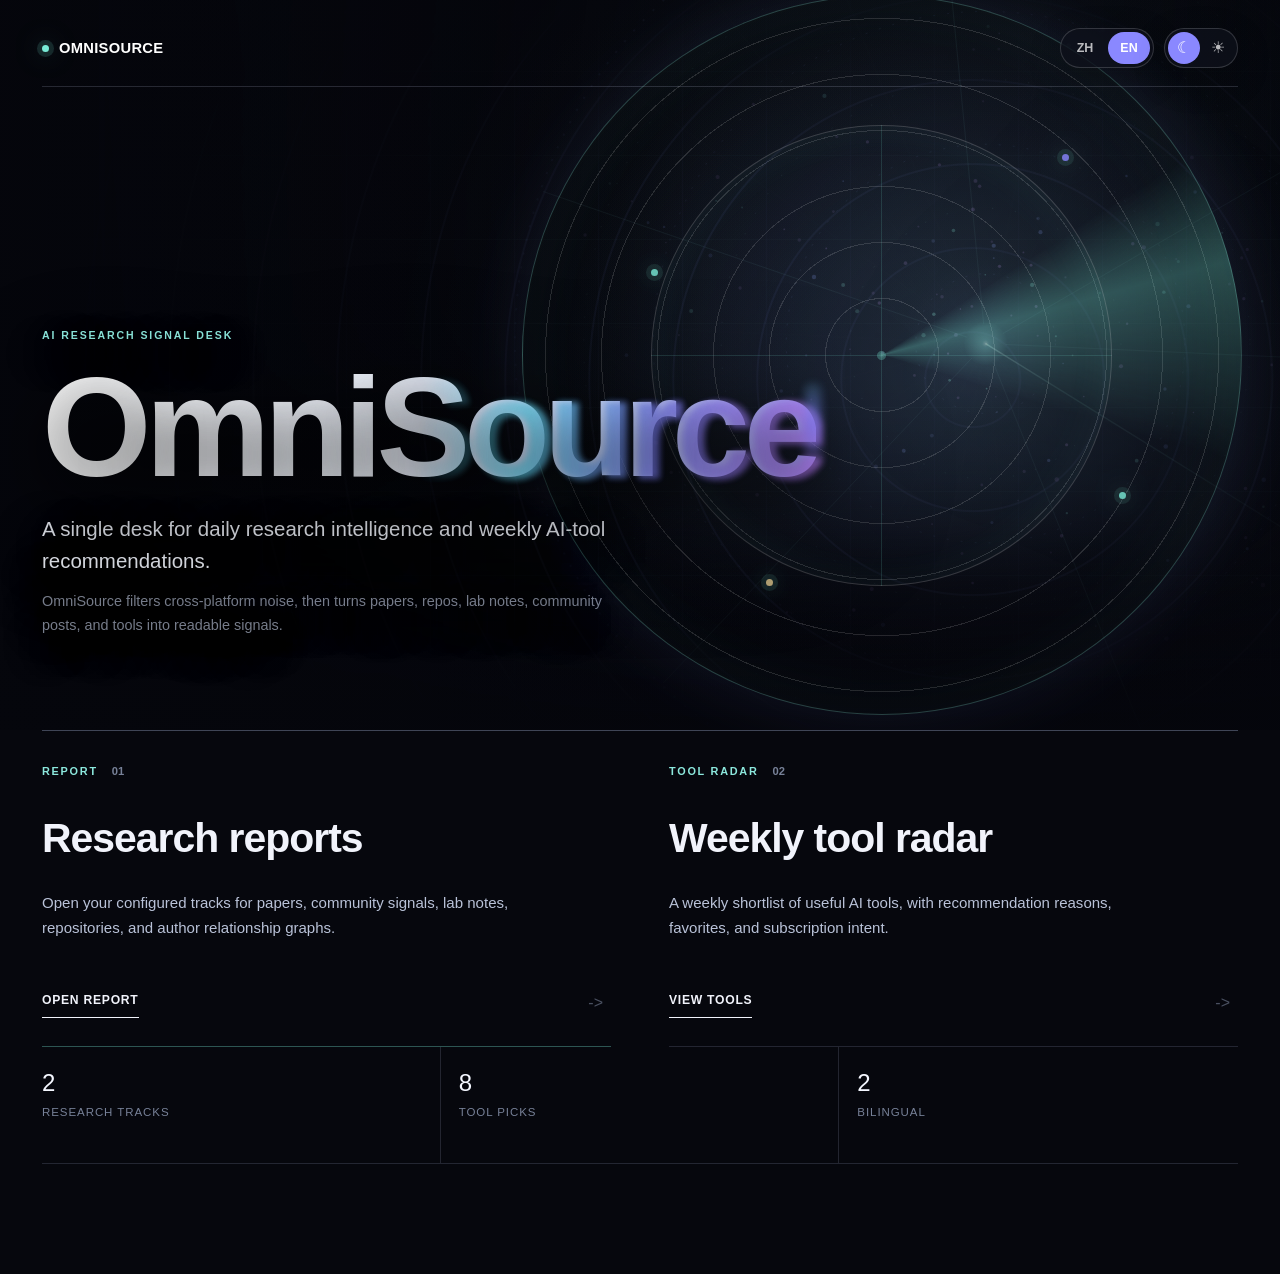
==== en/index.html @ 8cc60906 "deploy: lang-jiaqi/OmniSource@10c9892b37ea957aff29c2dcee628ff6deb924d2" ====
<!doctype html>
<html lang="en"><head><meta charset="utf-8">
<meta name="viewport" content="width=device-width, initial-scale=1">
<title>OmniSource</title>
<link rel="stylesheet" href="../theme.css">
<script>
  (() => {
    if (location.hash && location.hash.length > 1) {
      document.documentElement.dataset.redirecting = "true";
      location.replace("report.html" + location.hash);
      return;
    }
    const saved = localStorage.getItem("omnisource-theme");
    document.documentElement.dataset.theme = saved || "dark";
  })();
</script>
<style>
  :root {
    --bg:#05070d; --panel:rgba(14,18,31,.82); --fg:#f4f7ff; --muted:#9ba6bd; --body:#d6deef;
    --accent:#79ead6; --accent-2:#8a88ff; --warm:#dcc58c; --border:rgba(255,255,255,.12);
    --soft-border:rgba(255,255,255,.18); --ink:#0d1018; --button:#f3f5fb; --button-fg:#0d1018;
    --glass:rgba(9,13,26,.68); --shadow:0 24px 90px rgba(0,0,0,.35); --bg-mid:#080b13;
  }
  :root[data-theme="light"] {
    --bg:#f6f8fc; --panel:rgba(255,255,255,.86); --fg:#171821; --muted:#667085; --body:#303545;
    --accent:#147c71; --accent-2:#4257c9; --warm:#946a1f; --border:rgba(25,32,48,.12);
    --soft-border:rgba(25,32,48,.18); --ink:#ffffff; --button:#171821; --button-fg:#ffffff;
    --glass:rgba(255,255,255,.74); --shadow:0 22px 70px rgba(23,24,33,.12); --bg-mid:#eef2f8;
  }
  * { box-sizing:border-box; }
  html[data-redirecting="true"] body { display:none; }
  body { margin:0; background:
      linear-gradient(180deg, var(--bg) 0%, var(--bg-mid) 48%, var(--bg) 100%);
    color:var(--fg);
    font:16px/1.55 -apple-system,BlinkMacSystemFont,"Segoe UI",Roboto,sans-serif; }
  a { color:inherit; text-decoration:none; }
  button { font:inherit; }
  .home-hero { position:relative; min-height:560px; overflow:hidden;
    background:
      radial-gradient(circle at 76% 32%, rgba(138,136,255,.34), transparent 34%),
      radial-gradient(circle at 84% 70%, rgba(121,234,214,.22), transparent 28%),
      linear-gradient(135deg, #050714 0%, #101735 52%, #06131d 100%);
    border-bottom:1px solid var(--border); box-shadow:inset 0 -150px 120px var(--bg); }
  .home-hero::before { content:""; position:absolute; inset:0; pointer-events:none;
    background:
      linear-gradient(rgba(255,255,255,.07) 1px, transparent 1px),
      linear-gradient(90deg, rgba(121,234,214,.06) 1px, transparent 1px);
    background-size:38px 38px; opacity:.43; mask-image:linear-gradient(to bottom, rgba(0,0,0,.96), transparent 92%); }
  .home-hero::after { content:""; position:absolute; inset:0; pointer-events:none;
    background:
      linear-gradient(115deg, transparent 0%, rgba(121,234,214,.10) 38%, transparent 56%),
      linear-gradient(100deg, rgba(5,7,16,.95) 0%, rgba(5,7,16,.64) 52%, rgba(5,7,16,.82) 100%),
      linear-gradient(180deg, transparent 0%, rgba(5,7,13,.72) 100%); }
  .hero-network { position:absolute; inset:0; width:100%; height:100%; display:block; z-index:0; }
  .home-hero-inner { position:relative; z-index:2; max-width:1180px; margin:0 auto; min-height:560px;
    padding:24px 20px 118px; display:flex; flex-direction:column; justify-content:space-between; }
  .topline { display:flex; align-items:center; justify-content:space-between; gap:16px; }
  .brand-mark { display:inline-flex; align-items:center; gap:10px; min-height:38px; padding:0 14px;
    border:1px solid rgba(255,255,255,.15); border-radius:999px; background:rgba(8,10,20,.5);
    color:#fff; font-weight:900; letter-spacing:0; box-shadow:0 14px 42px rgba(0,0,0,.2); }
  .brand-dot { width:10px; height:10px; border-radius:50%; background:var(--accent);
    box-shadow:0 0 0 5px rgba(121,234,214,.14), 0 0 26px rgba(121,234,214,.55); }
  .top-actions { display:flex; align-items:center; gap:10px; flex-wrap:wrap; }
  .lang-switch, .theme-switch { display:inline-flex; align-items:center; gap:2px; padding:3px;
    background:rgba(15,17,28,.78); border:1px solid rgba(255,255,255,.16); border-radius:999px;
    box-shadow:0 12px 34px rgba(0,0,0,.22); }
  .lang-option { display:grid; place-items:center; min-width:42px; height:32px; border-radius:999px;
    padding:0 .75rem; color:rgba(255,255,255,.72); font-size:.78rem; font-weight:800; line-height:1; }
  .lang-option.active { background:var(--accent-2); color:#fff; }
  .theme-option { appearance:none; display:grid; place-items:center; width:32px; height:32px; border:0;
    border-radius:999px; padding:0; background:transparent; color:rgba(255,255,255,.72);
    font-size:1rem; line-height:1; cursor:pointer; }
  .theme-option.active { background:var(--accent-2); color:#fff; }
  .topline, .hero-copy { position:relative; z-index:3; }
  .hero-copy { max-width:900px; color:#fff; text-shadow:0 18px 64px rgba(0,0,0,.5); }
  .eyebrow { display:inline-flex; align-items:center; min-height:28px; padding:0 10px;
    border:1px solid rgba(121,234,214,.32); border-radius:999px; color:#c8fff7;
    background:rgba(121,234,214,.08); font-size:.74rem; font-weight:900; letter-spacing:.08em;
    text-transform:uppercase; }
  h1 { position:relative; display:inline-block; margin:14px 0 0;
    font-size:clamp(3.8rem, 8vw, 7.4rem); line-height:.88; letter-spacing:0;
    color:transparent;
    background:linear-gradient(92deg, #ffffff 0%, #f1f6ff 46%, #c7d8ff 72%, #a99cff 100%);
    -webkit-background-clip:text; background-clip:text;
    filter:drop-shadow(0 18px 46px rgba(0,0,0,.32)); isolation:isolate; }
  h1::before { content:attr(data-title); position:absolute; inset:0; z-index:-1;
    color:transparent; background:linear-gradient(96deg, transparent 0 48%, rgba(104,225,255,.98) 62%, rgba(129,132,255,.96) 78%, rgba(195,126,255,.82) 100%);
    -webkit-background-clip:text; background-clip:text; -webkit-text-stroke:2px transparent;
    transform:translate(6px, 2px); filter:blur(3px); opacity:.8; pointer-events:none; }
  h1::after { content:""; position:absolute; right:-.04em; top:12%; width:.12em; height:72%; z-index:-1;
    border-radius:999px; background:linear-gradient(180deg, rgba(111,226,255,.2), rgba(126,128,255,.78), rgba(195,129,255,.22));
    filter:blur(5px); opacity:.82; pointer-events:none; }
  .hero-lead { max-width:780px; margin:20px 0 0; color:rgba(255,255,255,.9);
    font-size:clamp(1.08rem, 2vw, 1.42rem); line-height:1.46; }
  .hero-subcopy { max-width:720px; margin:10px 0 0; color:rgba(224,232,250,.72);
    font-size:1rem; line-height:1.6; }
  .hero-instrument { position:absolute; right:18px; bottom:64px; z-index:1; width:min(430px, 42vw);
    aspect-ratio:1; border-radius:50%; opacity:.96; filter:drop-shadow(0 28px 80px rgba(0,0,0,.36)); }
  .hero-instrument::before { content:""; position:absolute; inset:0; border-radius:50%;
    background:
      conic-gradient(from 208deg, transparent 0 58%, rgba(121,234,214,.34) 63%, transparent 72%),
      radial-gradient(circle, rgba(121,234,214,.18) 0 2px, transparent 3px),
      repeating-radial-gradient(circle, rgba(255,255,255,.16) 0 1px, transparent 1px 56px);
    border:1px solid rgba(121,234,214,.2); animation:radarSpin 13s linear infinite; }
  .hero-instrument::after { content:""; position:absolute; inset:18%; border-radius:50%;
    background:radial-gradient(circle, rgba(121,234,214,.36) 0 4px, transparent 5px),
      linear-gradient(90deg, transparent calc(50% - .5px), rgba(121,234,214,.18) 50%, transparent calc(50% + .5px)),
      linear-gradient(0deg, transparent calc(50% - .5px), rgba(121,234,214,.18) 50%, transparent calc(50% + .5px));
    border:1px solid rgba(255,255,255,.16); box-shadow:inset 0 0 42px rgba(121,234,214,.08); }
  .radar-node { position:absolute; width:7px; height:7px; border-radius:50%; background:var(--accent);
    box-shadow:0 0 0 5px rgba(121,234,214,.12), 0 0 22px rgba(121,234,214,.64); }
  .radar-node:nth-child(1) { left:18%; top:38%; }
  .radar-node:nth-child(2) { right:24%; top:22%; background:var(--accent-2); }
  .radar-node:nth-child(3) { right:16%; bottom:30%; }
  .radar-node:nth-child(4) { left:34%; bottom:18%; background:var(--warm); }
  @keyframes radarSpin { to { transform:rotate(360deg); } }
  .home-shell { max-width:1180px; margin:-72px auto 0; padding:0 20px 80px; position:relative; z-index:3; }
  .entry-grid { display:grid; grid-template-columns:repeat(2, minmax(0, 1fr)); gap:14px; align-items:stretch; }
  .entry-card { position:relative; min-height:242px; border:1px solid var(--border); border-radius:8px;
    background:var(--glass); padding:22px; box-shadow:var(--shadow); overflow:hidden;
    backdrop-filter:blur(18px); display:flex; flex-direction:column; gap:16px;
    transition:transform .18s ease, border-color .18s ease, background .18s ease; }
  .entry-card::before { content:""; position:absolute; inset:0 0 auto; height:3px;
    background:linear-gradient(90deg, var(--accent), var(--accent-2), var(--warm)); opacity:.88; }
  .entry-card:hover { transform:translateY(-2px); border-color:rgba(121,234,214,.42); }
  .entry-card.primary { border-color:rgba(121,234,214,.34); }
  .entry-kicker { display:flex; align-items:center; justify-content:space-between; gap:12px;
    color:var(--accent); font-size:.74rem; font-weight:900; letter-spacing:.08em; text-transform:uppercase; }
  .entry-kicker::after { content:attr(data-index); color:var(--muted); font-size:.8rem; letter-spacing:0; }
  .entry-card h2 { margin:0; font-size:1.62rem; line-height:1.12; letter-spacing:0; }
  .entry-card p { margin:0; color:var(--body); font-size:1rem; line-height:1.62; }
  .entry-card footer { margin-top:auto; display:flex; align-items:center; justify-content:space-between; gap:12px; }
  .entry-link { display:inline-flex; align-items:center; justify-content:center; min-height:40px; padding:0 15px;
    border-radius:999px; border:1px solid transparent; background:var(--button); color:var(--button-fg); font-weight:900; }
  .entry-link.secondary { background:transparent; color:var(--fg); border:1px solid var(--soft-border); }
  .metric-row { display:grid; grid-template-columns:repeat(3, minmax(0, 1fr)); gap:10px; margin-top:12px; }
  .metric { border:1px solid var(--border); border-radius:8px; background:var(--panel); padding:15px 16px;
    backdrop-filter:blur(14px); }
  .metric strong { display:block; font-size:1.68rem; line-height:1; color:var(--fg); }
  .metric span { display:block; margin-top:7px; color:var(--muted); font-size:.82rem; }
  @media (max-width:800px) {
    .home-hero, .home-hero-inner { min-height:520px; }
    .topline { align-items:flex-start; flex-direction:column; }
    h1 { font-size:clamp(3.1rem, 18vw, 4.6rem); }
    .hero-instrument { width:330px; right:-118px; bottom:76px; opacity:.48; }
    .entry-grid, .metric-row { grid-template-columns:1fr; }
    .home-shell { margin-top:-54px; }
  }
</style><link rel="stylesheet" href="../theme.css"></head>
<body>
<header class="home-hero">
  <canvas class="hero-network" id="heroNetwork" aria-hidden="true"></canvas>
  <div class="home-hero-inner">
    <div class="topline">
      <div class="brand-mark"><span class="brand-dot" aria-hidden="true"></span><span>OmniSource</span></div>
      <div class="top-actions">
        <div class="lang-switch" aria-label="Language"><a class="lang-option" href="../" hreflang="zh">ZH</a><a class="lang-option active" href="./" hreflang="en">EN</a></div>
        <div class="theme-switch" role="group" aria-label="Theme">
          <button class="theme-option" type="button" data-theme-choice="dark" aria-label="Dark theme" title="Dark theme"><span aria-hidden="true">☾</span></button>
          <button class="theme-option" type="button" data-theme-choice="light" aria-label="Light theme" title="Light theme"><span aria-hidden="true">☀</span></button>
        </div>
      </div>
    </div>
    <div class="hero-copy">
      <div class="eyebrow">AI research signal desk</div>
      <h1 data-title="OmniSource">OmniSource</h1>
      <p class="hero-lead">A single desk for daily research intelligence and weekly AI-tool recommendations.</p>
      <p class="hero-subcopy">OmniSource filters cross-platform noise, then turns papers, repos, lab notes, community posts, and tools into readable signals.</p>
    </div>
    <div class="hero-instrument" aria-hidden="true">
      <span class="radar-node"></span>
      <span class="radar-node"></span>
      <span class="radar-node"></span>
      <span class="radar-node"></span>
    </div>
  </div>
</header>
<main class="home-shell">
  <section class="entry-grid" aria-label="OmniSource entry points">
    <article class="entry-card primary">
      <div class="entry-kicker" data-index="01">Report</div>
      <h2>Research reports</h2>
      <p>Open your configured tracks for papers, community signals, lab notes, repositories, and author relationship graphs.</p>
      <footer><a class="entry-link" href="report.html">Open report</a></footer>
    </article>
    <article class="entry-card">
      <div class="entry-kicker" data-index="02">Tool Radar</div>
      <h2>Weekly tool radar</h2>
      <p>A weekly shortlist of useful AI tools, with recommendation reasons, favorites, and subscription intent.</p>
      <footer><a class="entry-link" href="tools.html">View tools</a></footer>
    </article>
  </section>
  <section class="metric-row" aria-label="OmniSource summary">
    <div class="metric"><strong>2</strong><span>research tracks</span></div>
    <div class="metric"><strong>8</strong><span>tool picks</span></div>
    <div class="metric"><strong>2</strong><span>bilingual</span></div>
  </section>
</main>
<script>
  const applyTheme = choice => {
    document.documentElement.dataset.theme = choice;
    localStorage.setItem("omnisource-theme", choice);
    document.querySelectorAll("[data-theme-choice]").forEach(button => {
      button.classList.toggle("active", button.dataset.themeChoice === choice);
    });
  };
  applyTheme(localStorage.getItem("omnisource-theme") || "dark");
  document.querySelectorAll("[data-theme-choice]").forEach(button => {
    button.addEventListener("click", () => applyTheme(button.dataset.themeChoice));
  });
  const canvas = document.getElementById("heroNetwork");
  const hero = document.querySelector(".home-hero");
  const ctx = canvas.getContext("2d");
  const pointer = { x: 0, y: 0, active: false };
  const aperture = { x: 0, y: 0 };
  let width = 0;
  let height = 0;
  let nodes = [];
  const colors = {
    cyan: "rgba(126, 232, 220, 0.82)",
    blue: "rgba(127, 150, 255, 0.72)",
    violet: "rgba(192, 144, 255, 0.62)",
    line: "rgba(132, 160, 255, 0.16)",
    hot: "rgba(134, 232, 225, 0.42)"
  };
  const resizeNetwork = () => {
    const rect = hero.getBoundingClientRect();
    const dpr = Math.min(window.devicePixelRatio || 1, 2);
    width = Math.max(1, Math.floor(rect.width));
    height = Math.max(1, Math.floor(rect.height));
    canvas.width = Math.floor(width * dpr);
    canvas.height = Math.floor(height * dpr);
    canvas.style.width = width + "px";
    canvas.style.height = height + "px";
    ctx.setTransform(dpr, 0, 0, dpr, 0, 0);
    aperture.x = width * .77;
    aperture.y = height * .47;
    const count = Math.max(88, Math.min(160, Math.floor(width / 8)));
    nodes = Array.from({ length: count }, (_, index) => ({
      angle: Math.random() * Math.PI * 2,
      radius: 35 + Math.random() * Math.min(width, height) * .55,
      speed: (.04 + Math.random() * .12) * (index % 2 ? 1 : -1),
      drift: Math.random() * Math.PI * 2,
      size: index % 11 === 0 ? 2.2 : .75 + Math.random() * 1.35,
      phase: Math.random() * Math.PI * 2,
      hue: index % 5
    }));
  };
  hero.addEventListener("pointermove", event => {
    const rect = hero.getBoundingClientRect();
    pointer.x = event.clientX - rect.left;
    pointer.y = event.clientY - rect.top;
    pointer.active = true;
  });
  hero.addEventListener("pointerleave", () => { pointer.active = false; });
  window.addEventListener("resize", resizeNetwork);
  const drawNetwork = time => {
    ctx.clearRect(0, 0, width, height);
    const t = time * 0.001;
    const targetX = pointer.active ? pointer.x : width * .77;
    const targetY = pointer.active ? pointer.y : height * .47;
    aperture.x += (targetX - aperture.x) * .035;
    aperture.y += (targetY - aperture.y) * .035;
    ctx.save();
    ctx.globalCompositeOperation = "lighter";
    const maxRadius = Math.min(width, height) * .64;
    const glow = ctx.createRadialGradient(aperture.x, aperture.y, 0, aperture.x, aperture.y, maxRadius);
    glow.addColorStop(0, "rgba(137, 167, 255, .22)");
    glow.addColorStop(.18, "rgba(128, 229, 218, .08)");
    glow.addColorStop(.52, "rgba(80, 95, 196, .035)");
    glow.addColorStop(1, "rgba(0, 0, 0, 0)");
    ctx.fillStyle = glow;
    ctx.fillRect(0, 0, width, height);
    ctx.translate(aperture.x, aperture.y);
    for (let ring = 1; ring <= 7; ring += 1) {
      const radius = maxRadius * (ring / 7);
      ctx.globalAlpha = .2 - ring * .014;
      ctx.strokeStyle = ring % 2 ? colors.blue : colors.cyan;
      ctx.lineWidth = ring === 7 ? 1.8 : 1;
      ctx.setLineDash(ring % 2 ? [2, 12] : [1, 22]);
      ctx.beginPath();
      ctx.arc(0, 0, radius + Math.sin(t * .22 + ring) * 3, 0, Math.PI * 2);
      ctx.stroke();
    }
    ctx.setLineDash([]);
    const sweepAngle = t * .22;
    const sweepGradient = ctx.createLinearGradient(0, 0, Math.cos(sweepAngle) * maxRadius, Math.sin(sweepAngle) * maxRadius);
    sweepGradient.addColorStop(0, "rgba(229, 255, 249, .42)");
    sweepGradient.addColorStop(.18, "rgba(140, 232, 221, .2)");
    sweepGradient.addColorStop(1, "rgba(140, 232, 221, 0)");
    ctx.globalAlpha = .9;
    ctx.strokeStyle = sweepGradient;
    ctx.lineWidth = 1.4;
    ctx.beginPath();
    ctx.moveTo(0, 0);
    ctx.lineTo(Math.cos(sweepAngle) * maxRadius, Math.sin(sweepAngle) * maxRadius);
    ctx.stroke();
    for (let ray = 0; ray < 22; ray += 1) {
      const angle = ray * Math.PI * 2 / 22 + t * .018;
      ctx.globalAlpha = ray % 4 === 0 ? .24 : .08;
      ctx.strokeStyle = ray % 4 === 0 ? colors.hot : colors.line;
      ctx.lineWidth = ray % 4 === 0 ? 1 : .55;
      ctx.beginPath();
      ctx.moveTo(Math.cos(angle) * 20, Math.sin(angle) * 20);
      ctx.lineTo(Math.cos(angle) * maxRadius, Math.sin(angle) * maxRadius);
      ctx.stroke();
    }
    nodes.forEach((node, index) => {
      node.angle += node.speed * .006;
      const radius = node.radius + Math.sin(t * .18 + node.drift) * 4;
      const x = Math.cos(node.angle) * radius;
      const y = Math.sin(node.angle) * radius * .74;
      const alpha = Math.max(.08, .76 - radius / maxRadius * .62);
      ctx.globalAlpha = alpha * (.72 + Math.sin(t * 1.5 + node.phase) * .2);
      ctx.fillStyle = node.hue === 0 ? colors.cyan : node.hue === 1 ? colors.blue : colors.violet;
      ctx.beginPath();
      ctx.arc(x, y, node.size, 0, Math.PI * 2);
      ctx.fill();
    });
    ctx.globalAlpha = .74;
    const core = ctx.createRadialGradient(0, 0, 0, 0, 0, 22);
    core.addColorStop(0, "rgba(229, 255, 249, .92)");
    core.addColorStop(.16, "rgba(128, 229, 218, .62)");
    core.addColorStop(1, "rgba(128, 229, 218, 0)");
    ctx.fillStyle = core;
    ctx.beginPath();
    ctx.arc(0, 0, 22, 0, Math.PI * 2);
    ctx.fill();
    ctx.restore();
    requestAnimationFrame(drawNetwork);
  };
  resizeNetwork();
  requestAnimationFrame(drawNetwork);
</script>
</body></html>
---- theme.css ----
/* OmniSource visual system: a quiet, exploratory signal directory. */
:root {
  --os-bg: #06070d;
  --os-bg-raised: #0b0e18;
  --os-surface: rgba(13, 17, 29, .78);
  --os-surface-strong: #111625;
  --os-text: #f1f3fb;
  --os-copy: #b9c2d8;
  --os-muted: #778198;
  --os-line: rgba(185, 198, 239, .16);
  --os-line-strong: rgba(185, 198, 239, .32);
  --os-cyan: #8ce8dd;
  --os-blue: #8d9dff;
  --os-violet: #c9a5ff;
  --os-warm: #efc879;
  --os-coral: #f49d91;
  --os-shadow: 0 30px 90px rgba(0, 0, 0, .28);
  --os-radius: 3px;
}

:root[data-theme="light"] {
  --os-bg: #f5f6fa;
  --os-bg-raised: #edf0f7;
  --os-surface: rgba(255, 255, 255, .78);
  --os-surface-strong: #fff;
  --os-text: #151a29;
  --os-copy: #4d5870;
  --os-muted: #7c879d;
  --os-line: rgba(35, 47, 80, .15);
  --os-line-strong: rgba(35, 47, 80, .28);
  --os-cyan: #147c72;
  --os-blue: #4d5ed0;
  --os-violet: #7f5fc4;
  --os-warm: #a87122;
  --os-coral: #bd5b54;
  --os-shadow: 0 24px 70px rgba(36, 47, 80, .12);
}

html { background: var(--os-bg); }
body {
  background:
    radial-gradient(circle at 14% 0%, rgba(141, 157, 255, .08), transparent 30rem),
    radial-gradient(circle at 92% 30%, rgba(140, 232, 221, .045), transparent 26rem),
    var(--os-bg) !important;
  color: var(--os-text);
}

body::before {
  content: "";
  position: fixed;
  inset: 0;
  pointer-events: none;
  z-index: -1;
  opacity: .14;
  background-image: linear-gradient(rgba(155, 173, 227, .08) 1px, transparent 1px),
    linear-gradient(90deg, rgba(155, 173, 227, .08) 1px, transparent 1px);
  background-size: 72px 72px;
  mask-image: linear-gradient(to bottom, #000, transparent 72%);
}

a, button, .card, .tool-card, .track-tab, .entry-card, .metric, .feedback-btn,
.favorite-btn, .icon-btn, .home-link, .settings-link {
  transition: border-color .22s ease, background-color .22s ease, color .22s ease,
    box-shadow .22s ease, transform .22s ease, opacity .22s ease;
}

/* Home: an editorial index floating over the aperture field. */
.home-hero {
  min-height: 730px;
  background: #05060c !important;
  border-bottom: 1px solid var(--os-line);
  box-shadow: inset 0 -180px 150px var(--os-bg);
}
.home-hero::before {
  opacity: .05;
  background-size: 84px 84px;
}
.home-hero::after {
  background:
    radial-gradient(circle at 70% 52%, transparent 0 17%, rgba(5, 6, 12, .08) 32%, rgba(5, 6, 12, .68) 80%),
    linear-gradient(90deg, rgba(5, 6, 12, .95) 0%, rgba(5, 6, 12, .26) 55%, rgba(5, 6, 12, .62) 100%),
    linear-gradient(180deg, transparent 0%, rgba(5, 6, 12, .28) 72%, rgba(5, 6, 12, .96) 100%);
}
.hero-network { opacity: 1; mix-blend-mode: screen; }
.home-hero-inner {
  min-height: 730px;
  max-width: 1440px;
  padding: 28px 42px 92px;
}
.topline {
  padding-bottom: 18px;
  border-bottom: 1px solid rgba(215, 224, 255, .16);
}
.brand-mark {
  min-height: 34px;
  padding: 0;
  border: 0;
  border-radius: 0;
  background: transparent;
  box-shadow: none;
  letter-spacing: .02em;
  font-size: .92rem;
  text-transform: uppercase;
}
.brand-dot { width: 7px; height: 7px; }
.workspace-nav {
  display: inline-flex;
  align-items: center;
  gap: 20px;
  margin-right: 14px;
}
.workspace-nav a {
  min-height: 28px;
  padding: 0;
  border: 0;
  border-bottom: 1px solid transparent;
  border-radius: 0;
  color: rgba(239, 243, 255, .62);
  font-size: .68rem;
  font-weight: 850;
  letter-spacing: .1em;
  text-transform: uppercase;
}
.workspace-nav a:hover { color: #fff; border-bottom-color: var(--os-cyan); background: transparent; }
.hero-copy {
  max-width: 760px;
  margin-top: 124px;
}
.eyebrow {
  min-height: 24px;
  padding: 0;
  border: 0;
  border-radius: 0;
  color: var(--os-cyan);
  background: transparent;
  font-size: .66rem;
  letter-spacing: .18em;
}
.home-hero h1 {
  margin-top: 22px;
  font-size: clamp(4.6rem, 11vw, 10.5rem);
  line-height: .82;
  letter-spacing: -.045em;
  filter: drop-shadow(0 20px 64px rgba(0, 0, 0, .42));
}
.hero-lead {
  max-width: 620px;
  margin-top: 28px;
  color: rgba(244, 247, 255, .9);
  font-size: clamp(1.05rem, 1.7vw, 1.28rem);
  line-height: 1.55;
}
.hero-subcopy {
  max-width: 560px;
  margin-top: 14px;
  color: rgba(207, 217, 241, .58);
  font-size: .9rem;
  line-height: 1.65;
}
.hero-instrument { display: none; }
.home-shell {
  max-width: 1440px;
  margin: -1px auto 0;
  padding: 0 42px 110px;
  background: var(--os-bg);
}
.entry-grid {
  grid-template-columns: repeat(2, minmax(0, 1fr));
  gap: 0 58px;
  border-top: 1px solid var(--os-line-strong);
}
.entry-card {
  position: relative;
  min-height: 250px;
  padding: 32px 0 28px;
  border: 0;
  border-bottom: 1px solid var(--os-line);
  border-radius: 0;
  background: transparent;
  box-shadow: none;
  overflow: visible;
  backdrop-filter: none;
}
.entry-card::before {
  height: 1px;
  opacity: 0;
  background: var(--os-cyan);
  transition: opacity .22s ease, transform .22s ease;
}
.entry-card::after {
  content: "->";
  position: absolute;
  right: 0;
  bottom: 30px;
  color: var(--os-muted);
  font-size: 1rem;
  opacity: .6;
  transform: translateX(-8px);
  transition: color .22s ease, opacity .22s ease, transform .22s ease;
}
.entry-card:hover, .entry-card.primary:hover {
  transform: none;
  border-color: var(--os-line);
  background: linear-gradient(90deg, rgba(141, 157, 255, .06), transparent 72%);
}
.entry-card:hover::before { opacity: 1; transform: scaleX(1.04); }
.entry-card:hover::after { color: var(--os-cyan); opacity: 1; transform: translateX(0); }
.entry-kicker {
  justify-content: flex-start;
  gap: 14px;
  color: var(--os-cyan);
  font-size: .68rem;
  letter-spacing: .16em;
}
.entry-kicker::after {
  color: var(--os-muted);
  font-size: .7rem;
  font-weight: 700;
}
.entry-card h2 {
  max-width: 520px;
  margin: 22px 0 0;
  font-size: clamp(1.7rem, 3.2vw, 3.1rem);
  line-height: .98;
  letter-spacing: -.025em;
}
.entry-card p {
  max-width: 480px;
  margin-top: 17px;
  color: var(--os-copy);
  font-size: .94rem;
  line-height: 1.6;
}
.entry-card footer { margin-top: 28px; }
.entry-link {
  min-height: 34px;
  padding: 0;
  border: 0;
  border-bottom: 1px solid var(--os-text);
  border-radius: 0;
  background: transparent;
  color: var(--os-text);
  font-size: .76rem;
  letter-spacing: .06em;
  text-transform: uppercase;
}
.entry-link:hover { color: var(--os-cyan); border-bottom-color: var(--os-cyan); background: transparent; }
.metric-row {
  grid-template-columns: repeat(3, minmax(0, 1fr));
  gap: 0;
  margin-top: 0;
  border-bottom: 1px solid var(--os-line);
}
.metric {
  min-height: 116px;
  padding: 24px 18px 20px 0;
  border: 0;
  border-right: 1px solid var(--os-line);
  border-radius: 0;
  background: transparent;
  backdrop-filter: none;
}
.metric + .metric { padding-left: 18px; }
.metric:last-child { border-right: 0; }
.metric strong { font-size: 1.5rem; font-weight: 500; }
.metric span { margin-top: 9px; color: var(--os-muted); font-size: .72rem; letter-spacing: .08em; text-transform: uppercase; }

/* Shared shell for reports and tool radar. */
.site-hero {
  position: relative;
  overflow: hidden;
  background: #070911 !important;
  border-bottom: 1px solid var(--os-line) !important;
}
.site-hero::after {
  content: "";
  position: absolute;
  right: 4%;
  top: -210px;
  width: min(52vw, 720px);
  aspect-ratio: 1;
  border-radius: 50%;
  pointer-events: none;
  opacity: .42;
  background: repeating-radial-gradient(circle, transparent 0 46px, rgba(141, 157, 255, .13) 47px 48px, transparent 49px 76px);
  mask-image: radial-gradient(circle, #000 0 49%, transparent 72%);
}
.site-hero-inner, .hero-inner {
  position: relative;
  z-index: 1;
  max-width: 1440px;
  padding: 26px 42px 30px !important;
}
.brand-title {
  position: relative;
  font-size: clamp(2.2rem, 5vw, 5.2rem) !important;
  line-height: .9 !important;
  letter-spacing: -.045em !important;
  text-align: left !important;
}
.brand-copy {
  max-width: 700px !important;
  margin: 15px 0 0 !important;
  color: var(--os-copy) !important;
  font-size: 1rem !important;
  line-height: 1.55 !important;
  font-weight: 500 !important;
  text-align: left !important;
}
.topbar {
  position: sticky;
  top: 0;
  z-index: 30;
  margin: 0 !important;
  padding: 13px 0 14px;
  border: 0;
  border-bottom: 1px solid var(--os-line);
  border-radius: 0;
  background: rgba(6, 7, 13, .84);
  backdrop-filter: blur(18px);
  box-shadow: none;
}
.topbar .sub { color: var(--os-muted); }
.wrap {
  max-width: 1440px;
  display: grid;
  grid-template-columns: 190px minmax(0, 1fr) 292px;
  grid-template-areas: "topbar topbar topbar" "tracks reports inspector" "footer footer footer";
  gap: 34px;
  padding: 0 42px 100px !important;
}
.track-switcher {
  position: sticky;
  top: 65px;
  align-self: start;
  display: flex;
  flex-direction: column;
  gap: 0;
  margin: 20px 0 0 !important;
}
.track-switcher::before {
  content: "TRACKS";
  margin-bottom: 12px;
  color: var(--os-muted);
  font-size: .62rem;
  font-weight: 850;
  letter-spacing: .16em;
}
.track-tab {
  position: relative;
  min-height: 76px;
  padding: 14px 12px !important;
  border: 0 !important;
  border-bottom: 1px solid var(--os-line) !important;
  border-radius: 0 !important;
  background: transparent !important;
  box-shadow: none !important;
}
.track-tab::before {
  content: "";
  position: absolute;
  left: -12px;
  top: 15px;
  bottom: 15px;
  width: 2px;
  background: var(--os-cyan);
  opacity: 0;
}
.track-tab:hover { transform: translateX(3px); border-color: var(--os-line) !important; }
.track-tab.active { color: var(--os-text); box-shadow: none !important; }
.track-tab.active::before { opacity: 1; }
.track-tab span { font-size: .88rem; font-weight: 850; }
.track-tab small { color: var(--os-muted); }
.track-heading {
  margin: 20px 0 22px !important;
  padding: 0 0 18px !important;
  border-bottom-color: var(--os-line-strong) !important;
}
.track-heading h2 { font-size: 1.9rem !important; letter-spacing: -.025em; }
.track-kicker { color: var(--os-cyan) !important; font-size: .66rem !important; letter-spacing: .15em !important; }
.report-panels > .track-panel > h2 {
  margin-top: 38px;
  color: var(--os-muted);
  font-size: .66rem;
  letter-spacing: .16em;
  text-transform: uppercase;
  border-bottom: 1px solid var(--os-line);
}
.card {
  border-radius: 0 !important;
  border-width: 1px 0 0 !important;
  background: transparent !important;
  box-shadow: none !important;
}
.card:hover, .card.is-focused {
  border-color: var(--os-line-strong) !important;
  background: linear-gradient(90deg, rgba(141, 157, 255, .065), transparent 76%) !important;
  box-shadow: none !important;
}
.card.is-focused { box-shadow: inset 2px 0 0 var(--os-cyan) !important; }
.card h3 { font-size: 1.15rem !important; letter-spacing: -.01em; }
.auth { color: var(--os-muted) !important; }
.meta { color: var(--os-cyan) !important; }
.source-signal {
  border-radius: 0 !important;
  border-left-width: 2px !important;
  background: rgba(141, 157, 255, .07) !important;
}
.source-signal-link { border-radius: 2px !important; }
.graph-wrap { flex-basis: 360px !important; width: 360px !important; }
.graph { height: 326px !important; border-radius: 0 !important; }
.signal-inspector {
  position: sticky;
  top: 65px;
  align-self: start;
  min-height: 250px;
  margin-top: 20px;
  padding: 17px 0 0 20px;
  border: 0;
  border-left: 1px solid var(--os-line);
  border-radius: 0;
  background: transparent;
  box-shadow: none;
}
.inspector-kicker, .tool-detail-drawer .inspector-kicker {
  color: var(--os-cyan);
  font-size: .64rem;
  font-weight: 850;
  letter-spacing: .15em;
  text-transform: uppercase;
}
.inspector-title { margin: 10px 0 12px; font-size: 1.04rem; line-height: 1.38; }
.inspector-meta, .inspector-source, .inspector-copy { color: var(--os-copy); font-size: .82rem; line-height: 1.58; }
.inspector-source { margin: 15px 0 0; padding-top: 12px; border-top: 1px solid var(--os-line); }
.inspector-actions { display: flex; gap: 8px; margin-top: 18px; }
.inspector-action {
  min-height: 32px;
  padding: 0 10px;
  border: 1px solid var(--os-line-strong);
  border-radius: 0;
  background: transparent;
  color: var(--os-text);
  font-size: .72rem;
  font-weight: 850;
}
.inspector-action.primary { background: var(--os-blue); border-color: var(--os-blue); color: #fff; }
.inspector-action:hover { transform: translateY(-2px); border-color: var(--os-cyan); }

/* Tools: a curated directory, closer to a design gallery than a dashboard. */
.hero-inner { padding-bottom: 38px !important; }
.hero-grid { grid-template-columns: minmax(0, 1fr) minmax(280px, 360px) !important; gap: 46px !important; }
.hero-grid h1 { letter-spacing: -.045em; }
.subscribe-box {
  border-radius: 0 !important;
  border: 1px solid var(--os-line-strong) !important;
  background: rgba(13, 17, 29, .64) !important;
  box-shadow: none !important;
}
.shell { max-width: 1440px !important; padding: 0 42px 100px !important; }
.filters {
  position: sticky;
  top: 0;
  z-index: 20;
  min-height: 64px;
  padding: 15px 0 !important;
  margin-bottom: 28px;
  border-bottom: 1px solid var(--os-line);
  background: rgba(6, 7, 13, .84);
  backdrop-filter: blur(18px);
}
.category-filter, .favorites-toggle {
  border-radius: 0 !important;
  background: transparent !important;
  color: var(--os-muted) !important;
  border-color: transparent !important;
  font-size: .72rem;
  letter-spacing: .05em;
  text-transform: uppercase;
}
.category-filter:hover, .category-filter.active, .favorites-toggle.active {
  background: transparent !important;
  border-bottom-color: var(--os-cyan) !important;
  color: var(--os-text) !important;
}
.tool-grid { grid-template-columns: repeat(12, minmax(0, 1fr)) !important; gap: 0 24px !important; }
.tool-card {
  grid-column: span 4;
  min-height: 330px;
  border-radius: 0 !important;
  border-width: 1px 0 0 !important;
  background: transparent !important;
  box-shadow: none !important;
}
.tool-card:first-child {
  grid-column: 1 / -1;
  min-height: 258px;
  border-top-color: var(--os-cyan) !important;
  background: linear-gradient(90deg, rgba(141, 157, 255, .11), transparent 66%) !important;
}
.tool-card:hover, .tool-card.is-selected {
  transform: none;
  border-color: var(--os-line-strong) !important;
  background: linear-gradient(90deg, rgba(141, 157, 255, .065), transparent 82%) !important;
  box-shadow: inset 2px 0 0 var(--os-cyan) !important;
}
.tool-card:first-child .tool-icon { width: 52px; height: 52px; font-size: 1.4rem; }
.tool-card:first-child h2 { font-size: 1.5rem; }
.tool-icon { border-radius: 2px !important; background: rgba(141, 157, 255, .1) !important; }
.tool-category { border-radius: 0 !important; }
.tool-footer { border-top-color: var(--os-line) !important; }
.tool-detail-drawer {
  width: min(430px, calc(100vw - 28px));
  padding: 86px 28px 28px;
  border-left: 1px solid var(--os-line-strong);
  border-radius: 0;
  background: rgba(8, 10, 18, .97);
  box-shadow: -30px 0 90px rgba(0, 0, 0, .28);
}
.tool-detail-close { border-radius: 0; }
.tool-detail-drawer h2 { font-size: 1.5rem; letter-spacing: -.02em; }
.tool-detail-drawer a { border-radius: 0; background: var(--os-blue); }

@media (max-width: 1100px) {
  .wrap { grid-template-columns: 170px minmax(0, 1fr); grid-template-areas: "topbar topbar" "tracks reports" "footer footer"; }
  .signal-inspector { display: none !important; }
  .tool-card { grid-column: span 6; }
}
@media (max-width: 760px) {
  .home-hero, .home-hero-inner { min-height: 600px; }
  .home-hero-inner { padding: 20px 18px 72px; }
  .topline { align-items: flex-start; flex-direction: column; }
  .top-actions { width: 100%; justify-content: space-between; }
  .workspace-nav { margin-right: 0; gap: 14px; }
  .home-hero h1 { font-size: clamp(3.5rem, 19vw, 5.8rem); }
  .hero-copy { margin-top: 72px; }
  .home-shell, .shell, .site-hero-inner, .hero-inner { padding-left: 18px !important; padding-right: 18px !important; }
  .entry-grid, .metric-row { grid-template-columns: 1fr; }
  .entry-card { min-height: 220px; }
  .metric { min-height: auto; padding: 18px 0; border-right: 0; border-bottom: 1px solid var(--os-line); }
  .metric + .metric { padding-left: 0; }
  .metric:last-child { border-bottom: 0; }
  .wrap { display: block; padding: 0 18px 72px !important; }
  .topbar { position: static; }
  .track-switcher { position: static; display: grid; grid-template-columns: 1fr 1fr; margin: 20px 0 !important; }
  .track-switcher::before { grid-column: 1 / -1; }
  .track-tab { min-height: 66px; }
  .card.has-graph { flex-direction: column; }
  .graph-wrap { flex: none !important; width: 100% !important; }
  .filters { position: static; }
  .hero-grid { display: block !important; }
  .subscribe-box { margin-top: 28px; }
  .tool-grid { display: block !important; }
  .tool-card { min-height: 0; margin-bottom: 0; }
}

@media (prefers-reduced-motion: reduce) {
  *, *::before, *::after { animation-duration: .01ms !important; animation-iteration-count: 1 !important;
    scroll-behavior: auto !important; transition-duration: .01ms !important; }
}

/* Version A polish: keep the original report flow, add the aperture radar layer. */
.home-hero {
  background:
    radial-gradient(circle at 74% 52%, rgba(141, 157, 255, .22), transparent 24rem),
    radial-gradient(circle at 78% 54%, rgba(140, 232, 221, .12), transparent 38rem),
    #05060c !important;
}
.home-hero::before {
  background:
    repeating-radial-gradient(circle at 76% 52%, transparent 0 46px, rgba(141, 157, 255, .13) 47px 48px, transparent 49px 84px),
    linear-gradient(90deg, rgba(141, 157, 255, .06) 1px, transparent 1px),
    linear-gradient(rgba(140, 232, 221, .05) 1px, transparent 1px);
  background-size: auto, 84px 84px, 84px 84px;
  background-position: center, center, center;
  opacity: .72;
  mask-image: radial-gradient(ellipse at 76% 52%, #000 0 42%, transparent 78%);
}
.home-hero::after {
  background:
    radial-gradient(circle at 76% 52%, transparent 0 16%, rgba(5, 6, 12, .08) 32%, rgba(5, 6, 12, .46) 76%),
    linear-gradient(90deg, rgba(5, 6, 12, .94) 0%, rgba(5, 6, 12, .22) 55%, rgba(5, 6, 12, .5) 100%),
    linear-gradient(180deg, transparent 0%, rgba(5, 6, 12, .22) 72%, rgba(5, 6, 12, .92) 100%);
}
.hero-instrument {
  display: block;
  right: 3%;
  bottom: 2%;
  z-index: 1;
  width: min(58vw, 720px);
  opacity: .82;
  pointer-events: none;
}
.hero-instrument::before {
  border-color: rgba(140, 232, 221, .32);
  box-shadow: 0 0 70px rgba(141, 157, 255, .12), inset 0 0 80px rgba(140, 232, 221, .06);
}
.hero-instrument::after { border-color: rgba(255, 255, 255, .22); }

.wrap {
  display: block;
  max-width: 1140px;
  padding: 8px 20px 80px !important;
}
.track-switcher {
  position: static;
  display: grid;
  grid-template-columns: repeat(auto-fit, minmax(220px, 1fr));
  gap: 12px;
  margin: 18px 0 22px !important;
}
.track-switcher::before { display: none; }
.track-tab {
  min-height: 82px;
  padding: 14px 16px !important;
  border: 1px solid var(--os-line) !important;
  border-radius: 10px !important;
  background: var(--os-surface) !important;
}
.track-tab::before { display: none; }
.track-tab:hover { transform: translateY(-1px); border-color: var(--os-blue) !important; }
.track-tab.active {
  border-color: var(--os-cyan) !important;
  box-shadow: 0 0 0 1px var(--os-cyan) !important;
}
.signal-inspector {
  display: none !important;
}
.card {
  border: 1px solid var(--os-line) !important;
  border-radius: 12px !important;
  padding: 18px 20px !important;
  margin: 14px 0 !important;
  background: var(--os-surface) !important;
}
.card:hover, .card.is-focused {
  border-color: rgba(140, 232, 221, .52) !important;
  background: linear-gradient(135deg, rgba(141, 157, 255, .11), rgba(13, 17, 29, .78)) !important;
}
.graph {
  background:
    radial-gradient(circle at 50% 48%, rgba(141, 157, 255, .12), transparent 42%),
    var(--os-bg-raised) !important;
  box-shadow: inset 0 0 50px rgba(141, 157, 255, .08);
}

@media (max-width: 760px) {
  .track-switcher { position: static; display: grid; grid-template-columns: 1fr 1fr; margin: 18px 0 22px !important; }
  .track-tab { min-height: 66px; }
}
---- theme.css ----
/* OmniSource visual system: a quiet, exploratory signal directory. */
:root {
  --os-bg: #06070d;
  --os-bg-raised: #0b0e18;
  --os-surface: rgba(13, 17, 29, .78);
  --os-surface-strong: #111625;
  --os-text: #f1f3fb;
  --os-copy: #b9c2d8;
  --os-muted: #778198;
  --os-line: rgba(185, 198, 239, .16);
  --os-line-strong: rgba(185, 198, 239, .32);
  --os-cyan: #8ce8dd;
  --os-blue: #8d9dff;
  --os-violet: #c9a5ff;
  --os-warm: #efc879;
  --os-coral: #f49d91;
  --os-shadow: 0 30px 90px rgba(0, 0, 0, .28);
  --os-radius: 3px;
}

:root[data-theme="light"] {
  --os-bg: #f5f6fa;
  --os-bg-raised: #edf0f7;
  --os-surface: rgba(255, 255, 255, .78);
  --os-surface-strong: #fff;
  --os-text: #151a29;
  --os-copy: #4d5870;
  --os-muted: #7c879d;
  --os-line: rgba(35, 47, 80, .15);
  --os-line-strong: rgba(35, 47, 80, .28);
  --os-cyan: #147c72;
  --os-blue: #4d5ed0;
  --os-violet: #7f5fc4;
  --os-warm: #a87122;
  --os-coral: #bd5b54;
  --os-shadow: 0 24px 70px rgba(36, 47, 80, .12);
}

html { background: var(--os-bg); }
body {
  background:
    radial-gradient(circle at 14% 0%, rgba(141, 157, 255, .08), transparent 30rem),
    radial-gradient(circle at 92% 30%, rgba(140, 232, 221, .045), transparent 26rem),
    var(--os-bg) !important;
  color: var(--os-text);
}

body::before {
  content: "";
  position: fixed;
  inset: 0;
  pointer-events: none;
  z-index: -1;
  opacity: .14;
  background-image: linear-gradient(rgba(155, 173, 227, .08) 1px, transparent 1px),
    linear-gradient(90deg, rgba(155, 173, 227, .08) 1px, transparent 1px);
  background-size: 72px 72px;
  mask-image: linear-gradient(to bottom, #000, transparent 72%);
}

a, button, .card, .tool-card, .track-tab, .entry-card, .metric, .feedback-btn,
.favorite-btn, .icon-btn, .home-link, .settings-link {
  transition: border-color .22s ease, background-color .22s ease, color .22s ease,
    box-shadow .22s ease, transform .22s ease, opacity .22s ease;
}

/* Home: an editorial index floating over the aperture field. */
.home-hero {
  min-height: 730px;
  background: #05060c !important;
  border-bottom: 1px solid var(--os-line);
  box-shadow: inset 0 -180px 150px var(--os-bg);
}
.home-hero::before {
  opacity: .05;
  background-size: 84px 84px;
}
.home-hero::after {
  background:
    radial-gradient(circle at 70% 52%, transparent 0 17%, rgba(5, 6, 12, .08) 32%, rgba(5, 6, 12, .68) 80%),
    linear-gradient(90deg, rgba(5, 6, 12, .95) 0%, rgba(5, 6, 12, .26) 55%, rgba(5, 6, 12, .62) 100%),
    linear-gradient(180deg, transparent 0%, rgba(5, 6, 12, .28) 72%, rgba(5, 6, 12, .96) 100%);
}
.hero-network { opacity: 1; mix-blend-mode: screen; }
.home-hero-inner {
  min-height: 730px;
  max-width: 1440px;
  padding: 28px 42px 92px;
}
.topline {
  padding-bottom: 18px;
  border-bottom: 1px solid rgba(215, 224, 255, .16);
}
.brand-mark {
  min-height: 34px;
  padding: 0;
  border: 0;
  border-radius: 0;
  background: transparent;
  box-shadow: none;
  letter-spacing: .02em;
  font-size: .92rem;
  text-transform: uppercase;
}
.brand-dot { width: 7px; height: 7px; }
.workspace-nav {
  display: inline-flex;
  align-items: center;
  gap: 20px;
  margin-right: 14px;
}
.workspace-nav a {
  min-height: 28px;
  padding: 0;
  border: 0;
  border-bottom: 1px solid transparent;
  border-radius: 0;
  color: rgba(239, 243, 255, .62);
  font-size: .68rem;
  font-weight: 850;
  letter-spacing: .1em;
  text-transform: uppercase;
}
.workspace-nav a:hover { color: #fff; border-bottom-color: var(--os-cyan); background: transparent; }
.hero-copy {
  max-width: 760px;
  margin-top: 124px;
}
.eyebrow {
  min-height: 24px;
  padding: 0;
  border: 0;
  border-radius: 0;
  color: var(--os-cyan);
  background: transparent;
  font-size: .66rem;
  letter-spacing: .18em;
}
.home-hero h1 {
  margin-top: 22px;
  font-size: clamp(4.6rem, 11vw, 10.5rem);
  line-height: .82;
  letter-spacing: -.045em;
  filter: drop-shadow(0 20px 64px rgba(0, 0, 0, .42));
}
.hero-lead {
  max-width: 620px;
  margin-top: 28px;
  color: rgba(244, 247, 255, .9);
  font-size: clamp(1.05rem, 1.7vw, 1.28rem);
  line-height: 1.55;
}
.hero-subcopy {
  max-width: 560px;
  margin-top: 14px;
  color: rgba(207, 217, 241, .58);
  font-size: .9rem;
  line-height: 1.65;
}
.hero-instrument { display: none; }
.home-shell {
  max-width: 1440px;
  margin: -1px auto 0;
  padding: 0 42px 110px;
  background: var(--os-bg);
}
.entry-grid {
  grid-template-columns: repeat(2, minmax(0, 1fr));
  gap: 0 58px;
  border-top: 1px solid var(--os-line-strong);
}
.entry-card {
  position: relative;
  min-height: 250px;
  padding: 32px 0 28px;
  border: 0;
  border-bottom: 1px solid var(--os-line);
  border-radius: 0;
  background: transparent;
  box-shadow: none;
  overflow: visible;
  backdrop-filter: none;
}
.entry-card::before {
  height: 1px;
  opacity: 0;
  background: var(--os-cyan);
  transition: opacity .22s ease, transform .22s ease;
}
.entry-card::after {
  content: "->";
  position: absolute;
  right: 0;
  bottom: 30px;
  color: var(--os-muted);
  font-size: 1rem;
  opacity: .6;
  transform: translateX(-8px);
  transition: color .22s ease, opacity .22s ease, transform .22s ease;
}
.entry-card:hover, .entry-card.primary:hover {
  transform: none;
  border-color: var(--os-line);
  background: linear-gradient(90deg, rgba(141, 157, 255, .06), transparent 72%);
}
.entry-card:hover::before { opacity: 1; transform: scaleX(1.04); }
.entry-card:hover::after { color: var(--os-cyan); opacity: 1; transform: translateX(0); }
.entry-kicker {
  justify-content: flex-start;
  gap: 14px;
  color: var(--os-cyan);
  font-size: .68rem;
  letter-spacing: .16em;
}
.entry-kicker::after {
  color: var(--os-muted);
  font-size: .7rem;
  font-weight: 700;
}
.entry-card h2 {
  max-width: 520px;
  margin: 22px 0 0;
  font-size: clamp(1.7rem, 3.2vw, 3.1rem);
  line-height: .98;
  letter-spacing: -.025em;
}
.entry-card p {
  max-width: 480px;
  margin-top: 17px;
  color: var(--os-copy);
  font-size: .94rem;
  line-height: 1.6;
}
.entry-card footer { margin-top: 28px; }
.entry-link {
  min-height: 34px;
  padding: 0;
  border: 0;
  border-bottom: 1px solid var(--os-text);
  border-radius: 0;
  background: transparent;
  color: var(--os-text);
  font-size: .76rem;
  letter-spacing: .06em;
  text-transform: uppercase;
}
.entry-link:hover { color: var(--os-cyan); border-bottom-color: var(--os-cyan); background: transparent; }
.metric-row {
  grid-template-columns: repeat(3, minmax(0, 1fr));
  gap: 0;
  margin-top: 0;
  border-bottom: 1px solid var(--os-line);
}
.metric {
  min-height: 116px;
  padding: 24px 18px 20px 0;
  border: 0;
  border-right: 1px solid var(--os-line);
  border-radius: 0;
  background: transparent;
  backdrop-filter: none;
}
.metric + .metric { padding-left: 18px; }
.metric:last-child { border-right: 0; }
.metric strong { font-size: 1.5rem; font-weight: 500; }
.metric span { margin-top: 9px; color: var(--os-muted); font-size: .72rem; letter-spacing: .08em; text-transform: uppercase; }

/* Shared shell for reports and tool radar. */
.site-hero {
  position: relative;
  overflow: hidden;
  background: #070911 !important;
  border-bottom: 1px solid var(--os-line) !important;
}
.site-hero::after {
  content: "";
  position: absolute;
  right: 4%;
  top: -210px;
  width: min(52vw, 720px);
  aspect-ratio: 1;
  border-radius: 50%;
  pointer-events: none;
  opacity: .42;
  background: repeating-radial-gradient(circle, transparent 0 46px, rgba(141, 157, 255, .13) 47px 48px, transparent 49px 76px);
  mask-image: radial-gradient(circle, #000 0 49%, transparent 72%);
}
.site-hero-inner, .hero-inner {
  position: relative;
  z-index: 1;
  max-width: 1440px;
  padding: 26px 42px 30px !important;
}
.brand-title {
  position: relative;
  font-size: clamp(2.2rem, 5vw, 5.2rem) !important;
  line-height: .9 !important;
  letter-spacing: -.045em !important;
  text-align: left !important;
}
.brand-copy {
  max-width: 700px !important;
  margin: 15px 0 0 !important;
  color: var(--os-copy) !important;
  font-size: 1rem !important;
  line-height: 1.55 !important;
  font-weight: 500 !important;
  text-align: left !important;
}
.topbar {
  position: sticky;
  top: 0;
  z-index: 30;
  margin: 0 !important;
  padding: 13px 0 14px;
  border: 0;
  border-bottom: 1px solid var(--os-line);
  border-radius: 0;
  background: rgba(6, 7, 13, .84);
  backdrop-filter: blur(18px);
  box-shadow: none;
}
.topbar .sub { color: var(--os-muted); }
.wrap {
  max-width: 1440px;
  display: grid;
  grid-template-columns: 190px minmax(0, 1fr) 292px;
  grid-template-areas: "topbar topbar topbar" "tracks reports inspector" "footer footer footer";
  gap: 34px;
  padding: 0 42px 100px !important;
}
.track-switcher {
  position: sticky;
  top: 65px;
  align-self: start;
  display: flex;
  flex-direction: column;
  gap: 0;
  margin: 20px 0 0 !important;
}
.track-switcher::before {
  content: "TRACKS";
  margin-bottom: 12px;
  color: var(--os-muted);
  font-size: .62rem;
  font-weight: 850;
  letter-spacing: .16em;
}
.track-tab {
  position: relative;
  min-height: 76px;
  padding: 14px 12px !important;
  border: 0 !important;
  border-bottom: 1px solid var(--os-line) !important;
  border-radius: 0 !important;
  background: transparent !important;
  box-shadow: none !important;
}
.track-tab::before {
  content: "";
  position: absolute;
  left: -12px;
  top: 15px;
  bottom: 15px;
  width: 2px;
  background: var(--os-cyan);
  opacity: 0;
}
.track-tab:hover { transform: translateX(3px); border-color: var(--os-line) !important; }
.track-tab.active { color: var(--os-text); box-shadow: none !important; }
.track-tab.active::before { opacity: 1; }
.track-tab span { font-size: .88rem; font-weight: 850; }
.track-tab small { color: var(--os-muted); }
.track-heading {
  margin: 20px 0 22px !important;
  padding: 0 0 18px !important;
  border-bottom-color: var(--os-line-strong) !important;
}
.track-heading h2 { font-size: 1.9rem !important; letter-spacing: -.025em; }
.track-kicker { color: var(--os-cyan) !important; font-size: .66rem !important; letter-spacing: .15em !important; }
.report-panels > .track-panel > h2 {
  margin-top: 38px;
  color: var(--os-muted);
  font-size: .66rem;
  letter-spacing: .16em;
  text-transform: uppercase;
  border-bottom: 1px solid var(--os-line);
}
.card {
  border-radius: 0 !important;
  border-width: 1px 0 0 !important;
  background: transparent !important;
  box-shadow: none !important;
}
.card:hover, .card.is-focused {
  border-color: var(--os-line-strong) !important;
  background: linear-gradient(90deg, rgba(141, 157, 255, .065), transparent 76%) !important;
  box-shadow: none !important;
}
.card.is-focused { box-shadow: inset 2px 0 0 var(--os-cyan) !important; }
.card h3 { font-size: 1.15rem !important; letter-spacing: -.01em; }
.auth { color: var(--os-muted) !important; }
.meta { color: var(--os-cyan) !important; }
.source-signal {
  border-radius: 0 !important;
  border-left-width: 2px !important;
  background: rgba(141, 157, 255, .07) !important;
}
.source-signal-link { border-radius: 2px !important; }
.graph-wrap { flex-basis: 360px !important; width: 360px !important; }
.graph { height: 326px !important; border-radius: 0 !important; }
.signal-inspector {
  position: sticky;
  top: 65px;
  align-self: start;
  min-height: 250px;
  margin-top: 20px;
  padding: 17px 0 0 20px;
  border: 0;
  border-left: 1px solid var(--os-line);
  border-radius: 0;
  background: transparent;
  box-shadow: none;
}
.inspector-kicker, .tool-detail-drawer .inspector-kicker {
  color: var(--os-cyan);
  font-size: .64rem;
  font-weight: 850;
  letter-spacing: .15em;
  text-transform: uppercase;
}
.inspector-title { margin: 10px 0 12px; font-size: 1.04rem; line-height: 1.38; }
.inspector-meta, .inspector-source, .inspector-copy { color: var(--os-copy); font-size: .82rem; line-height: 1.58; }
.inspector-source { margin: 15px 0 0; padding-top: 12px; border-top: 1px solid var(--os-line); }
.inspector-actions { display: flex; gap: 8px; margin-top: 18px; }
.inspector-action {
  min-height: 32px;
  padding: 0 10px;
  border: 1px solid var(--os-line-strong);
  border-radius: 0;
  background: transparent;
  color: var(--os-text);
  font-size: .72rem;
  font-weight: 850;
}
.inspector-action.primary { background: var(--os-blue); border-color: var(--os-blue); color: #fff; }
.inspector-action:hover { transform: translateY(-2px); border-color: var(--os-cyan); }

/* Tools: a curated directory, closer to a design gallery than a dashboard. */
.hero-inner { padding-bottom: 38px !important; }
.hero-grid { grid-template-columns: minmax(0, 1fr) minmax(280px, 360px) !important; gap: 46px !important; }
.hero-grid h1 { letter-spacing: -.045em; }
.subscribe-box {
  border-radius: 0 !important;
  border: 1px solid var(--os-line-strong) !important;
  background: rgba(13, 17, 29, .64) !important;
  box-shadow: none !important;
}
.shell { max-width: 1440px !important; padding: 0 42px 100px !important; }
.filters {
  position: sticky;
  top: 0;
  z-index: 20;
  min-height: 64px;
  padding: 15px 0 !important;
  margin-bottom: 28px;
  border-bottom: 1px solid var(--os-line);
  background: rgba(6, 7, 13, .84);
  backdrop-filter: blur(18px);
}
.category-filter, .favorites-toggle {
  border-radius: 0 !important;
  background: transparent !important;
  color: var(--os-muted) !important;
  border-color: transparent !important;
  font-size: .72rem;
  letter-spacing: .05em;
  text-transform: uppercase;
}
.category-filter:hover, .category-filter.active, .favorites-toggle.active {
  background: transparent !important;
  border-bottom-color: var(--os-cyan) !important;
  color: var(--os-text) !important;
}
.tool-grid { grid-template-columns: repeat(12, minmax(0, 1fr)) !important; gap: 0 24px !important; }
.tool-card {
  grid-column: span 4;
  min-height: 330px;
  border-radius: 0 !important;
  border-width: 1px 0 0 !important;
  background: transparent !important;
  box-shadow: none !important;
}
.tool-card:first-child {
  grid-column: 1 / -1;
  min-height: 258px;
  border-top-color: var(--os-cyan) !important;
  background: linear-gradient(90deg, rgba(141, 157, 255, .11), transparent 66%) !important;
}
.tool-card:hover, .tool-card.is-selected {
  transform: none;
  border-color: var(--os-line-strong) !important;
  background: linear-gradient(90deg, rgba(141, 157, 255, .065), transparent 82%) !important;
  box-shadow: inset 2px 0 0 var(--os-cyan) !important;
}
.tool-card:first-child .tool-icon { width: 52px; height: 52px; font-size: 1.4rem; }
.tool-card:first-child h2 { font-size: 1.5rem; }
.tool-icon { border-radius: 2px !important; background: rgba(141, 157, 255, .1) !important; }
.tool-category { border-radius: 0 !important; }
.tool-footer { border-top-color: var(--os-line) !important; }
.tool-detail-drawer {
  width: min(430px, calc(100vw - 28px));
  padding: 86px 28px 28px;
  border-left: 1px solid var(--os-line-strong);
  border-radius: 0;
  background: rgba(8, 10, 18, .97);
  box-shadow: -30px 0 90px rgba(0, 0, 0, .28);
}
.tool-detail-close { border-radius: 0; }
.tool-detail-drawer h2 { font-size: 1.5rem; letter-spacing: -.02em; }
.tool-detail-drawer a { border-radius: 0; background: var(--os-blue); }

@media (max-width: 1100px) {
  .wrap { grid-template-columns: 170px minmax(0, 1fr); grid-template-areas: "topbar topbar" "tracks reports" "footer footer"; }
  .signal-inspector { display: none !important; }
  .tool-card { grid-column: span 6; }
}
@media (max-width: 760px) {
  .home-hero, .home-hero-inner { min-height: 600px; }
  .home-hero-inner { padding: 20px 18px 72px; }
  .topline { align-items: flex-start; flex-direction: column; }
  .top-actions { width: 100%; justify-content: space-between; }
  .workspace-nav { margin-right: 0; gap: 14px; }
  .home-hero h1 { font-size: clamp(3.5rem, 19vw, 5.8rem); }
  .hero-copy { margin-top: 72px; }
  .home-shell, .shell, .site-hero-inner, .hero-inner { padding-left: 18px !important; padding-right: 18px !important; }
  .entry-grid, .metric-row { grid-template-columns: 1fr; }
  .entry-card { min-height: 220px; }
  .metric { min-height: auto; padding: 18px 0; border-right: 0; border-bottom: 1px solid var(--os-line); }
  .metric + .metric { padding-left: 0; }
  .metric:last-child { border-bottom: 0; }
  .wrap { display: block; padding: 0 18px 72px !important; }
  .topbar { position: static; }
  .track-switcher { position: static; display: grid; grid-template-columns: 1fr 1fr; margin: 20px 0 !important; }
  .track-switcher::before { grid-column: 1 / -1; }
  .track-tab { min-height: 66px; }
  .card.has-graph { flex-direction: column; }
  .graph-wrap { flex: none !important; width: 100% !important; }
  .filters { position: static; }
  .hero-grid { display: block !important; }
  .subscribe-box { margin-top: 28px; }
  .tool-grid { display: block !important; }
  .tool-card { min-height: 0; margin-bottom: 0; }
}

@media (prefers-reduced-motion: reduce) {
  *, *::before, *::after { animation-duration: .01ms !important; animation-iteration-count: 1 !important;
    scroll-behavior: auto !important; transition-duration: .01ms !important; }
}

/* Version A polish: keep the original report flow, add the aperture radar layer. */
.home-hero {
  background:
    radial-gradient(circle at 74% 52%, rgba(141, 157, 255, .22), transparent 24rem),
    radial-gradient(circle at 78% 54%, rgba(140, 232, 221, .12), transparent 38rem),
    #05060c !important;
}
.home-hero::before {
  background:
    repeating-radial-gradient(circle at 76% 52%, transparent 0 46px, rgba(141, 157, 255, .13) 47px 48px, transparent 49px 84px),
    linear-gradient(90deg, rgba(141, 157, 255, .06) 1px, transparent 1px),
    linear-gradient(rgba(140, 232, 221, .05) 1px, transparent 1px);
  background-size: auto, 84px 84px, 84px 84px;
  background-position: center, center, center;
  opacity: .72;
  mask-image: radial-gradient(ellipse at 76% 52%, #000 0 42%, transparent 78%);
}
.home-hero::after {
  background:
    radial-gradient(circle at 76% 52%, transparent 0 16%, rgba(5, 6, 12, .08) 32%, rgba(5, 6, 12, .46) 76%),
    linear-gradient(90deg, rgba(5, 6, 12, .94) 0%, rgba(5, 6, 12, .22) 55%, rgba(5, 6, 12, .5) 100%),
    linear-gradient(180deg, transparent 0%, rgba(5, 6, 12, .22) 72%, rgba(5, 6, 12, .92) 100%);
}
.hero-instrument {
  display: block;
  right: 3%;
  bottom: 2%;
  z-index: 1;
  width: min(58vw, 720px);
  opacity: .82;
  pointer-events: none;
}
.hero-instrument::before {
  border-color: rgba(140, 232, 221, .32);
  box-shadow: 0 0 70px rgba(141, 157, 255, .12), inset 0 0 80px rgba(140, 232, 221, .06);
}
.hero-instrument::after { border-color: rgba(255, 255, 255, .22); }

.wrap {
  display: block;
  max-width: 1140px;
  padding: 8px 20px 80px !important;
}
.track-switcher {
  position: static;
  display: grid;
  grid-template-columns: repeat(auto-fit, minmax(220px, 1fr));
  gap: 12px;
  margin: 18px 0 22px !important;
}
.track-switcher::before { display: none; }
.track-tab {
  min-height: 82px;
  padding: 14px 16px !important;
  border: 1px solid var(--os-line) !important;
  border-radius: 10px !important;
  background: var(--os-surface) !important;
}
.track-tab::before { display: none; }
.track-tab:hover { transform: translateY(-1px); border-color: var(--os-blue) !important; }
.track-tab.active {
  border-color: var(--os-cyan) !important;
  box-shadow: 0 0 0 1px var(--os-cyan) !important;
}
.signal-inspector {
  display: none !important;
}
.card {
  border: 1px solid var(--os-line) !important;
  border-radius: 12px !important;
  padding: 18px 20px !important;
  margin: 14px 0 !important;
  background: var(--os-surface) !important;
}
.card:hover, .card.is-focused {
  border-color: rgba(140, 232, 221, .52) !important;
  background: linear-gradient(135deg, rgba(141, 157, 255, .11), rgba(13, 17, 29, .78)) !important;
}
.graph {
  background:
    radial-gradient(circle at 50% 48%, rgba(141, 157, 255, .12), transparent 42%),
    var(--os-bg-raised) !important;
  box-shadow: inset 0 0 50px rgba(141, 157, 255, .08);
}

@media (max-width: 760px) {
  .track-switcher { position: static; display: grid; grid-template-columns: 1fr 1fr; margin: 18px 0 22px !important; }
  .track-tab { min-height: 66px; }
}
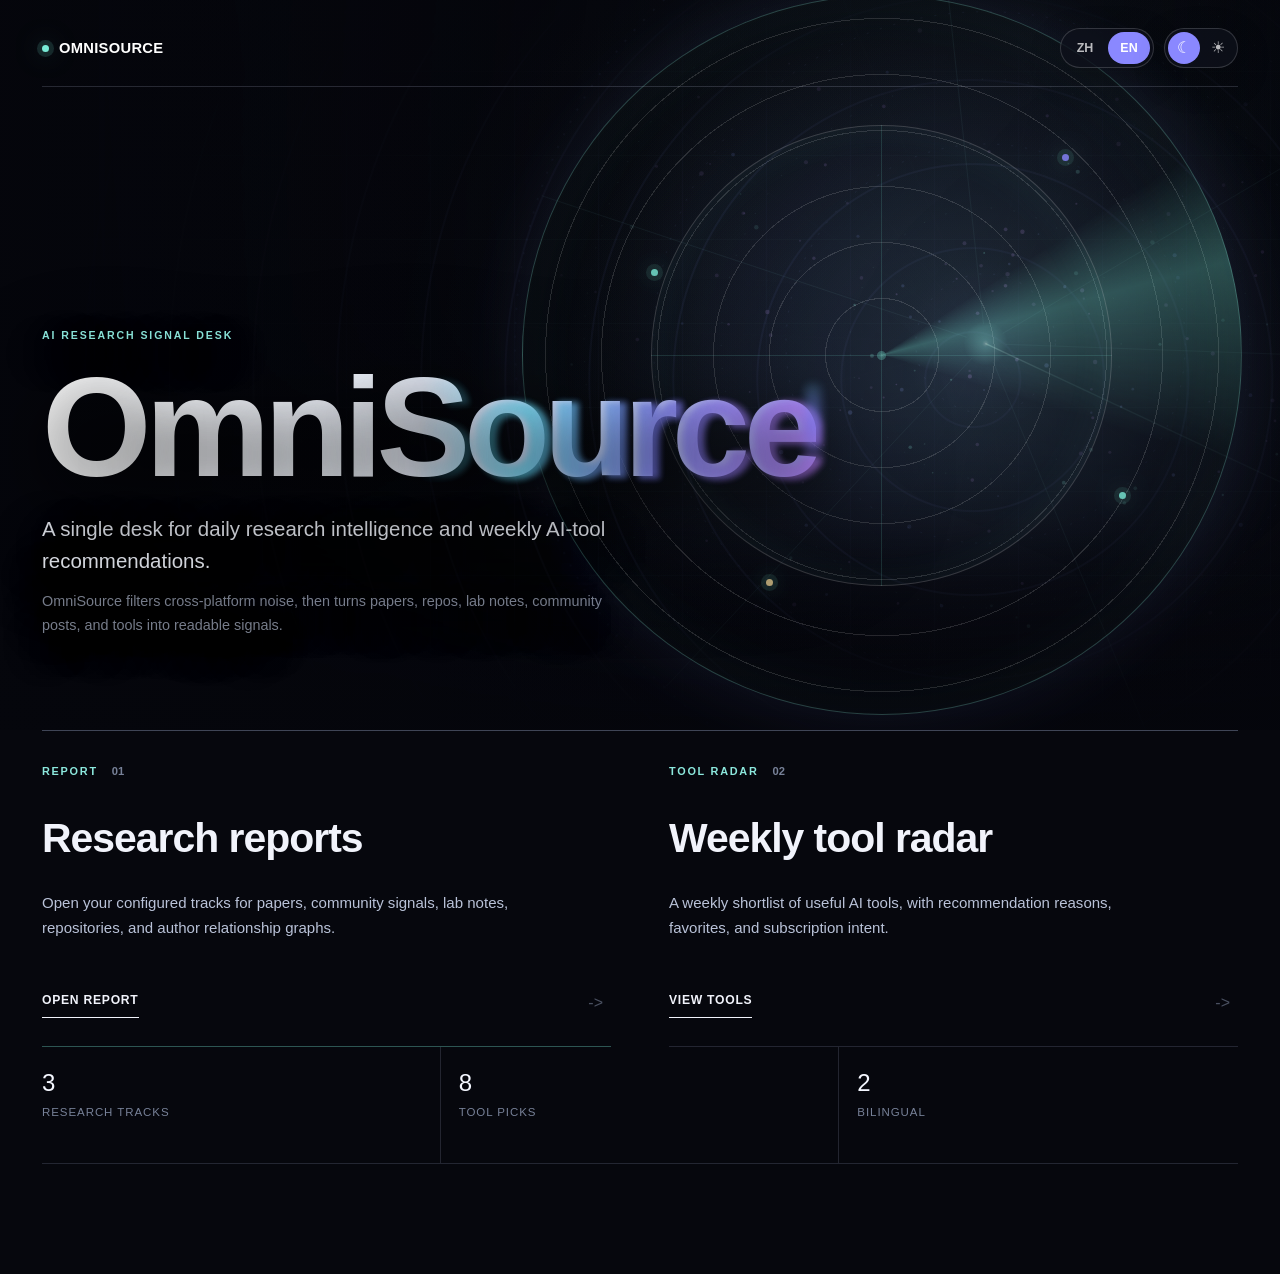
==== commit cd944ab7: "deploy: lang-jiaqi/OmniSource@b5ef890859a8aaa48173143d97c86babd49b316c" ====
--- a/en/index.html
+++ b/en/index.html
@@ -191,7 +191,7 @@
     </article>
   </section>
   <section class="metric-row" aria-label="OmniSource summary">
-    <div class="metric"><strong>2</strong><span>research tracks</span></div>
+    <div class="metric"><strong>3</strong><span>research tracks</span></div>
     <div class="metric"><strong>8</strong><span>tool picks</span></div>
     <div class="metric"><strong>2</strong><span>bilingual</span></div>
   </section>
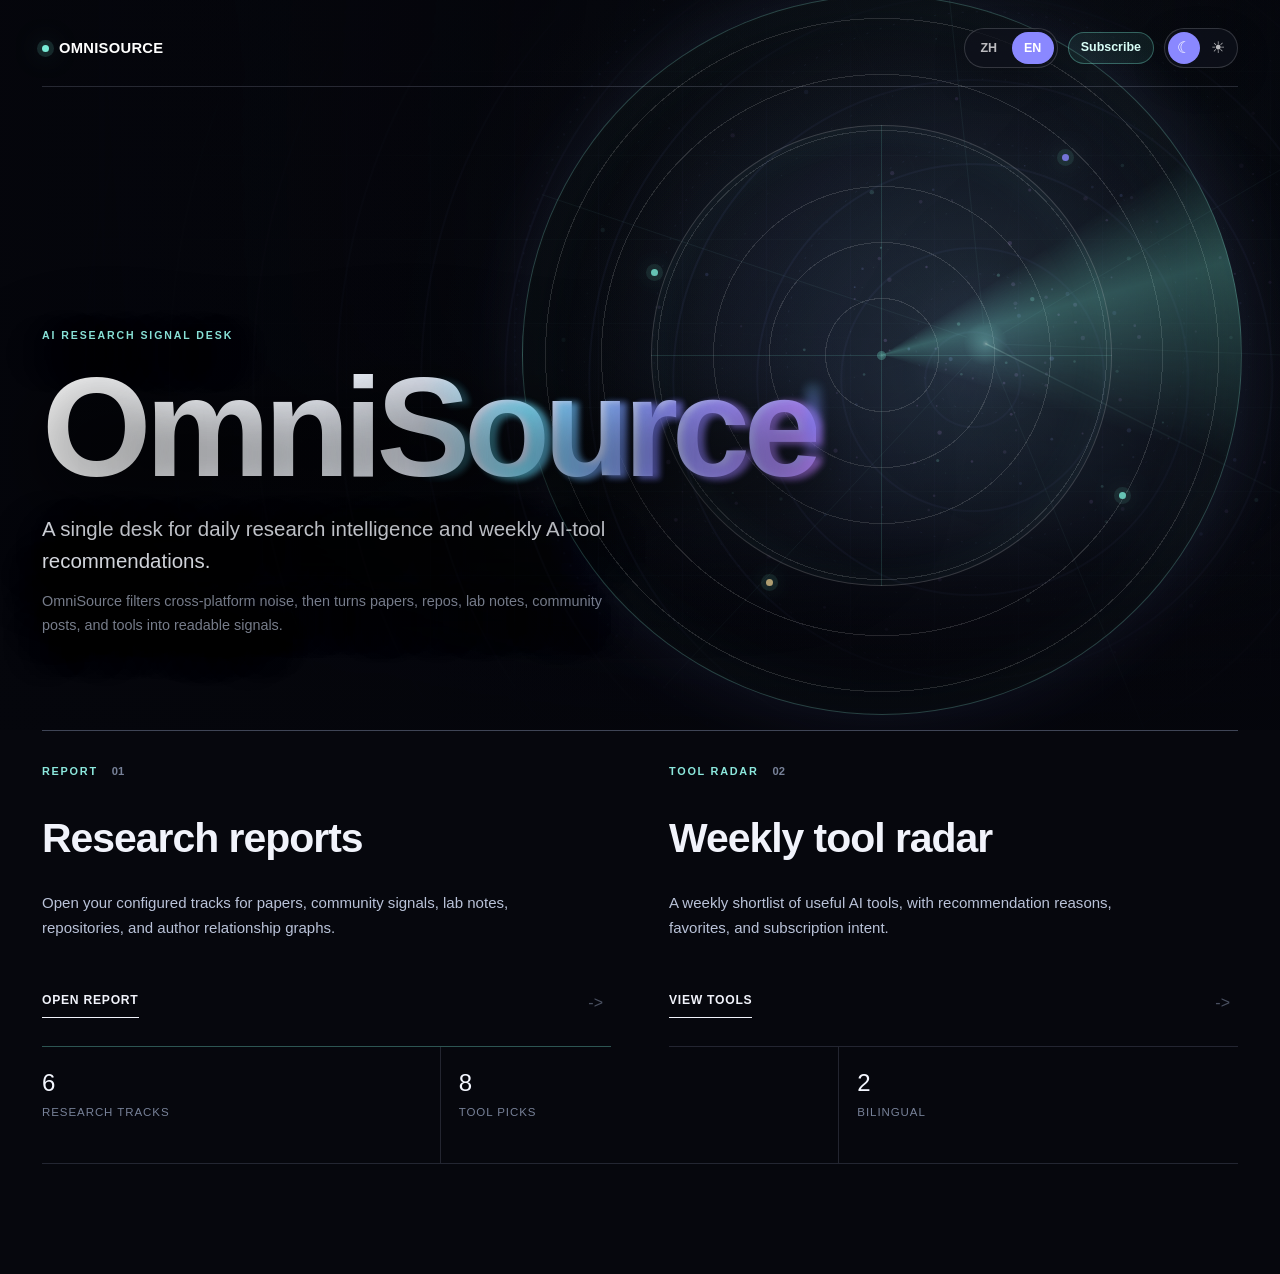
==== commit 17fcbb30: "deploy: lang-jiaqi/OmniSource@c35a96a9316d7c81dfa0a49da4377741f4fbb55f" ====
--- a/en/index.html
+++ b/en/index.html
@@ -71,6 +71,7 @@
     border-radius:999px; padding:0; background:transparent; color:rgba(255,255,255,.72);
     font-size:1rem; line-height:1; cursor:pointer; }
   .theme-option.active { background:var(--accent-2); color:#fff; }
+  .subscribe-home-link { display:inline-flex; align-items:center; min-height:32px; padding:0 12px; border:1px solid rgba(121,234,214,.34); border-radius:999px; color:#d9fff8; background:rgba(121,234,214,.08); font-size:.78rem; font-weight:800; }
   .topline, .hero-copy { position:relative; z-index:3; }
   .hero-copy { max-width:900px; color:#fff; text-shadow:0 18px 64px rgba(0,0,0,.5); }
   .eyebrow { display:inline-flex; align-items:center; min-height:28px; padding:0 10px;
@@ -155,6 +156,7 @@
       <div class="brand-mark"><span class="brand-dot" aria-hidden="true"></span><span>OmniSource</span></div>
       <div class="top-actions">
         <div class="lang-switch" aria-label="Language"><a class="lang-option" href="../" hreflang="zh">ZH</a><a class="lang-option active" href="./" hreflang="en">EN</a></div>
+        <a class="subscribe-home-link" href="../subscribe.html">Subscribe</a>
         <div class="theme-switch" role="group" aria-label="Theme">
           <button class="theme-option" type="button" data-theme-choice="dark" aria-label="Dark theme" title="Dark theme"><span aria-hidden="true">☾</span></button>
           <button class="theme-option" type="button" data-theme-choice="light" aria-label="Light theme" title="Light theme"><span aria-hidden="true">☀</span></button>
@@ -191,7 +193,7 @@
     </article>
   </section>
   <section class="metric-row" aria-label="OmniSource summary">
-    <div class="metric"><strong>3</strong><span>research tracks</span></div>
+    <div class="metric"><strong>6</strong><span>research tracks</span></div>
     <div class="metric"><strong>8</strong><span>tool picks</span></div>
     <div class="metric"><strong>2</strong><span>bilingual</span></div>
   </section>
--- a/theme.css
+++ b/theme.css
@@ -422,7 +422,7 @@
   background: transparent;
   box-shadow: none;
 }
-.inspector-kicker, .tool-detail-drawer .inspector-kicker {
+.inspector-kicker {
   color: var(--os-cyan);
   font-size: .64rem;
   font-weight: 850;
@@ -508,18 +508,6 @@
 .tool-icon { border-radius: 2px !important; background: rgba(141, 157, 255, .1) !important; }
 .tool-category { border-radius: 0 !important; }
 .tool-footer { border-top-color: var(--os-line) !important; }
-.tool-detail-drawer {
-  width: min(430px, calc(100vw - 28px));
-  padding: 86px 28px 28px;
-  border-left: 1px solid var(--os-line-strong);
-  border-radius: 0;
-  background: rgba(8, 10, 18, .97);
-  box-shadow: -30px 0 90px rgba(0, 0, 0, .28);
-}
-.tool-detail-close { border-radius: 0; }
-.tool-detail-drawer h2 { font-size: 1.5rem; letter-spacing: -.02em; }
-.tool-detail-drawer a { border-radius: 0; background: var(--os-blue); }
-
 @media (max-width: 1100px) {
   .wrap { grid-template-columns: 170px minmax(0, 1fr); grid-template-areas: "topbar topbar" "tracks reports" "footer footer"; }
   .signal-inspector { display: none !important; }
--- a/theme.css
+++ b/theme.css
@@ -422,7 +422,7 @@
   background: transparent;
   box-shadow: none;
 }
-.inspector-kicker, .tool-detail-drawer .inspector-kicker {
+.inspector-kicker {
   color: var(--os-cyan);
   font-size: .64rem;
   font-weight: 850;
@@ -508,18 +508,6 @@
 .tool-icon { border-radius: 2px !important; background: rgba(141, 157, 255, .1) !important; }
 .tool-category { border-radius: 0 !important; }
 .tool-footer { border-top-color: var(--os-line) !important; }
-.tool-detail-drawer {
-  width: min(430px, calc(100vw - 28px));
-  padding: 86px 28px 28px;
-  border-left: 1px solid var(--os-line-strong);
-  border-radius: 0;
-  background: rgba(8, 10, 18, .97);
-  box-shadow: -30px 0 90px rgba(0, 0, 0, .28);
-}
-.tool-detail-close { border-radius: 0; }
-.tool-detail-drawer h2 { font-size: 1.5rem; letter-spacing: -.02em; }
-.tool-detail-drawer a { border-radius: 0; background: var(--os-blue); }
-
 @media (max-width: 1100px) {
   .wrap { grid-template-columns: 170px minmax(0, 1fr); grid-template-areas: "topbar topbar" "tracks reports" "footer footer"; }
   .signal-inspector { display: none !important; }
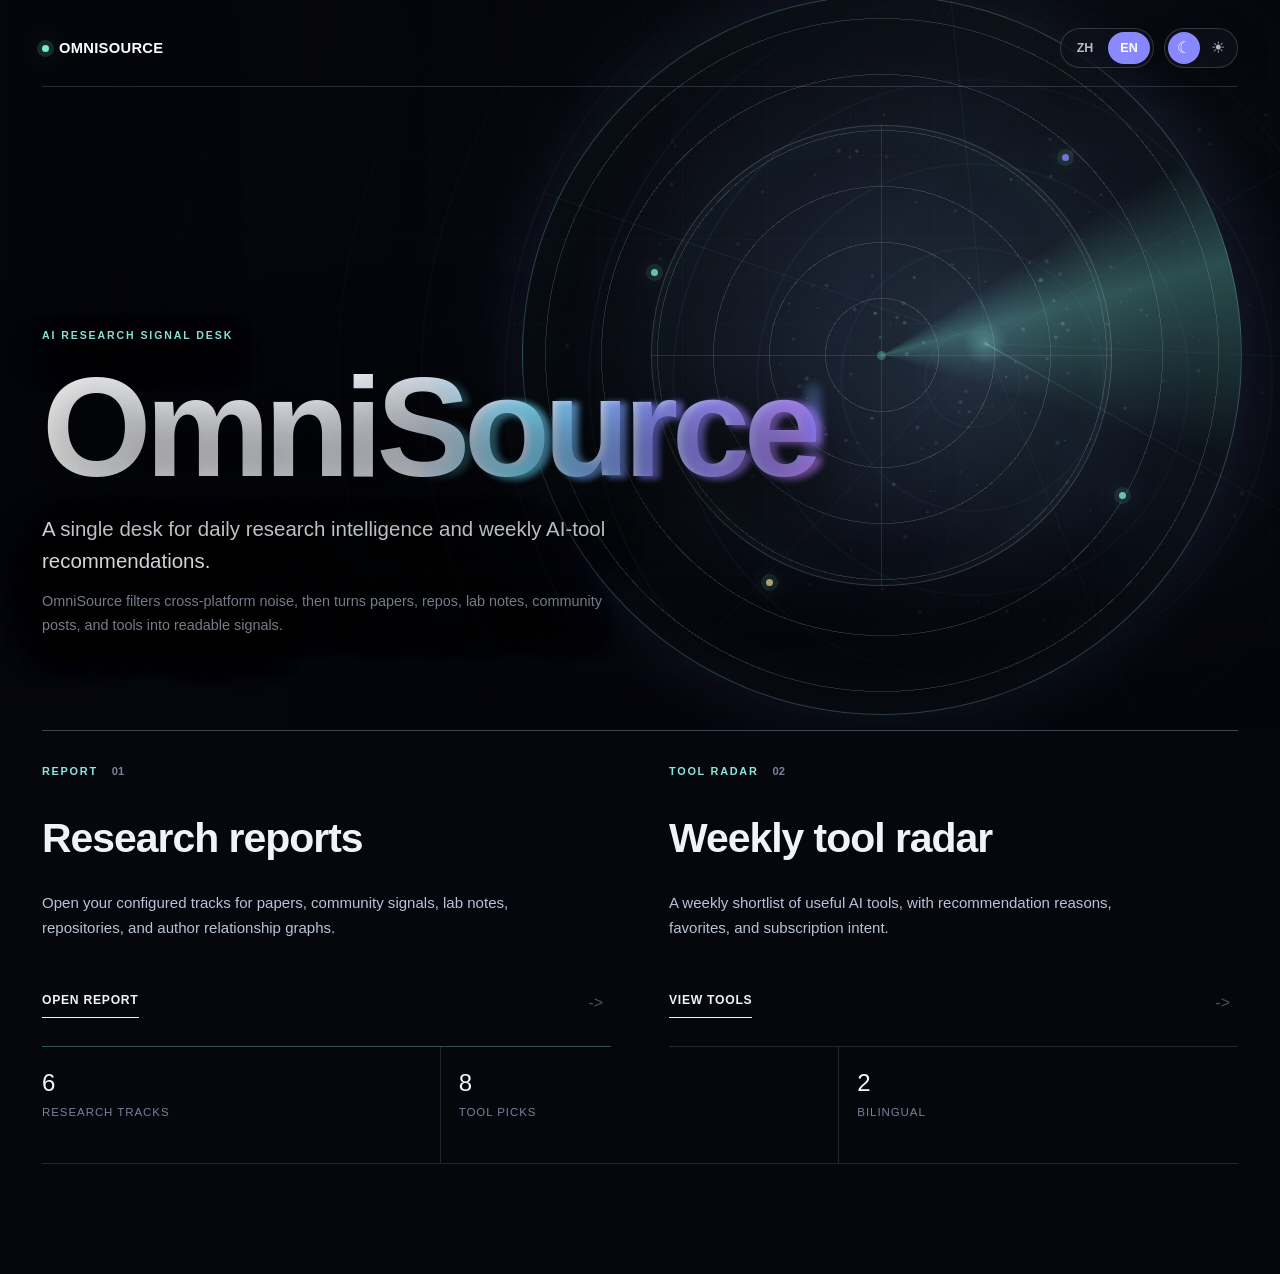
==== commit 3982778e: "deploy: lang-jiaqi/OmniSource@07bd5f27cf612026f0d995b085d95c8c88f6d361" ====
--- a/en/index.html
+++ b/en/index.html
@@ -71,7 +71,6 @@
     border-radius:999px; padding:0; background:transparent; color:rgba(255,255,255,.72);
     font-size:1rem; line-height:1; cursor:pointer; }
   .theme-option.active { background:var(--accent-2); color:#fff; }
-  .subscribe-home-link { display:inline-flex; align-items:center; min-height:32px; padding:0 12px; border:1px solid rgba(121,234,214,.34); border-radius:999px; color:#d9fff8; background:rgba(121,234,214,.08); font-size:.78rem; font-weight:800; }
   .topline, .hero-copy { position:relative; z-index:3; }
   .hero-copy { max-width:900px; color:#fff; text-shadow:0 18px 64px rgba(0,0,0,.5); }
   .eyebrow { display:inline-flex; align-items:center; min-height:28px; padding:0 10px;
@@ -156,7 +155,6 @@
       <div class="brand-mark"><span class="brand-dot" aria-hidden="true"></span><span>OmniSource</span></div>
       <div class="top-actions">
         <div class="lang-switch" aria-label="Language"><a class="lang-option" href="../" hreflang="zh">ZH</a><a class="lang-option active" href="./" hreflang="en">EN</a></div>
-        <a class="subscribe-home-link" href="../subscribe.html">Subscribe</a>
         <div class="theme-switch" role="group" aria-label="Theme">
           <button class="theme-option" type="button" data-theme-choice="dark" aria-label="Dark theme" title="Dark theme"><span aria-hidden="true">☾</span></button>
           <button class="theme-option" type="button" data-theme-choice="light" aria-label="Light theme" title="Light theme"><span aria-hidden="true">☀</span></button>
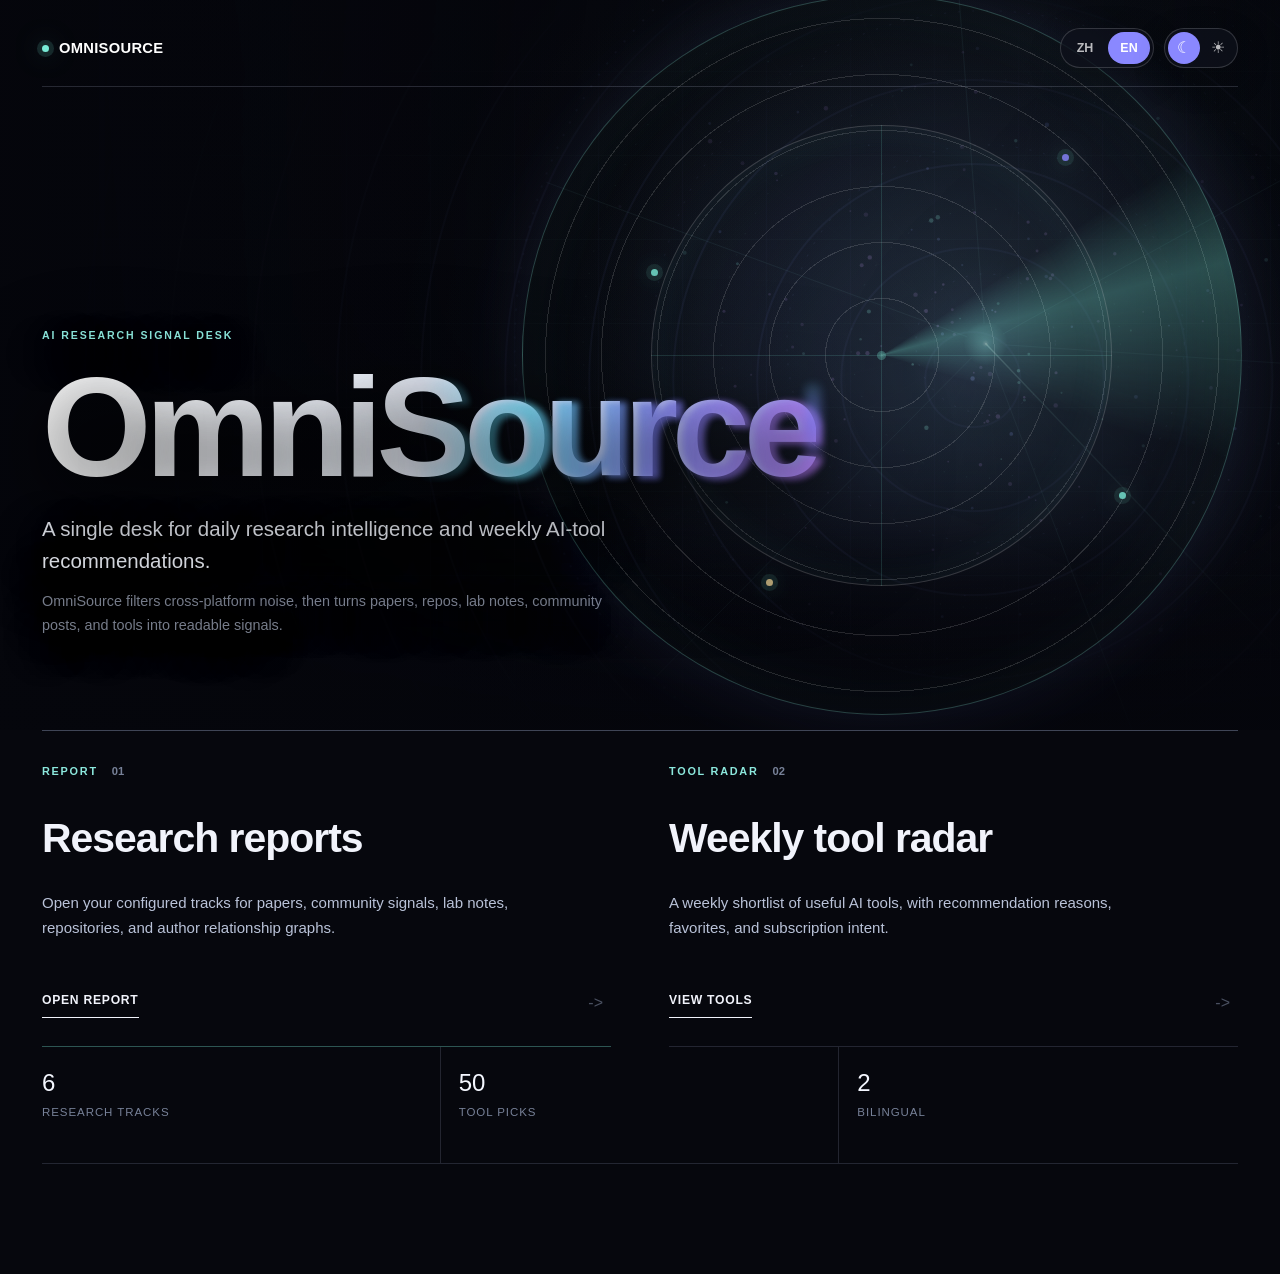
==== commit e9d7b945: "deploy: lang-jiaqi/OmniSource@864e12bc542a41199951666fbcb5b662a19d3ef3" ====
--- a/en/index.html
+++ b/en/index.html
@@ -192,7 +192,7 @@
   </section>
   <section class="metric-row" aria-label="OmniSource summary">
     <div class="metric"><strong>6</strong><span>research tracks</span></div>
-    <div class="metric"><strong>8</strong><span>tool picks</span></div>
+    <div class="metric"><strong>50</strong><span>tool picks</span></div>
     <div class="metric"><strong>2</strong><span>bilingual</span></div>
   </section>
 </main>
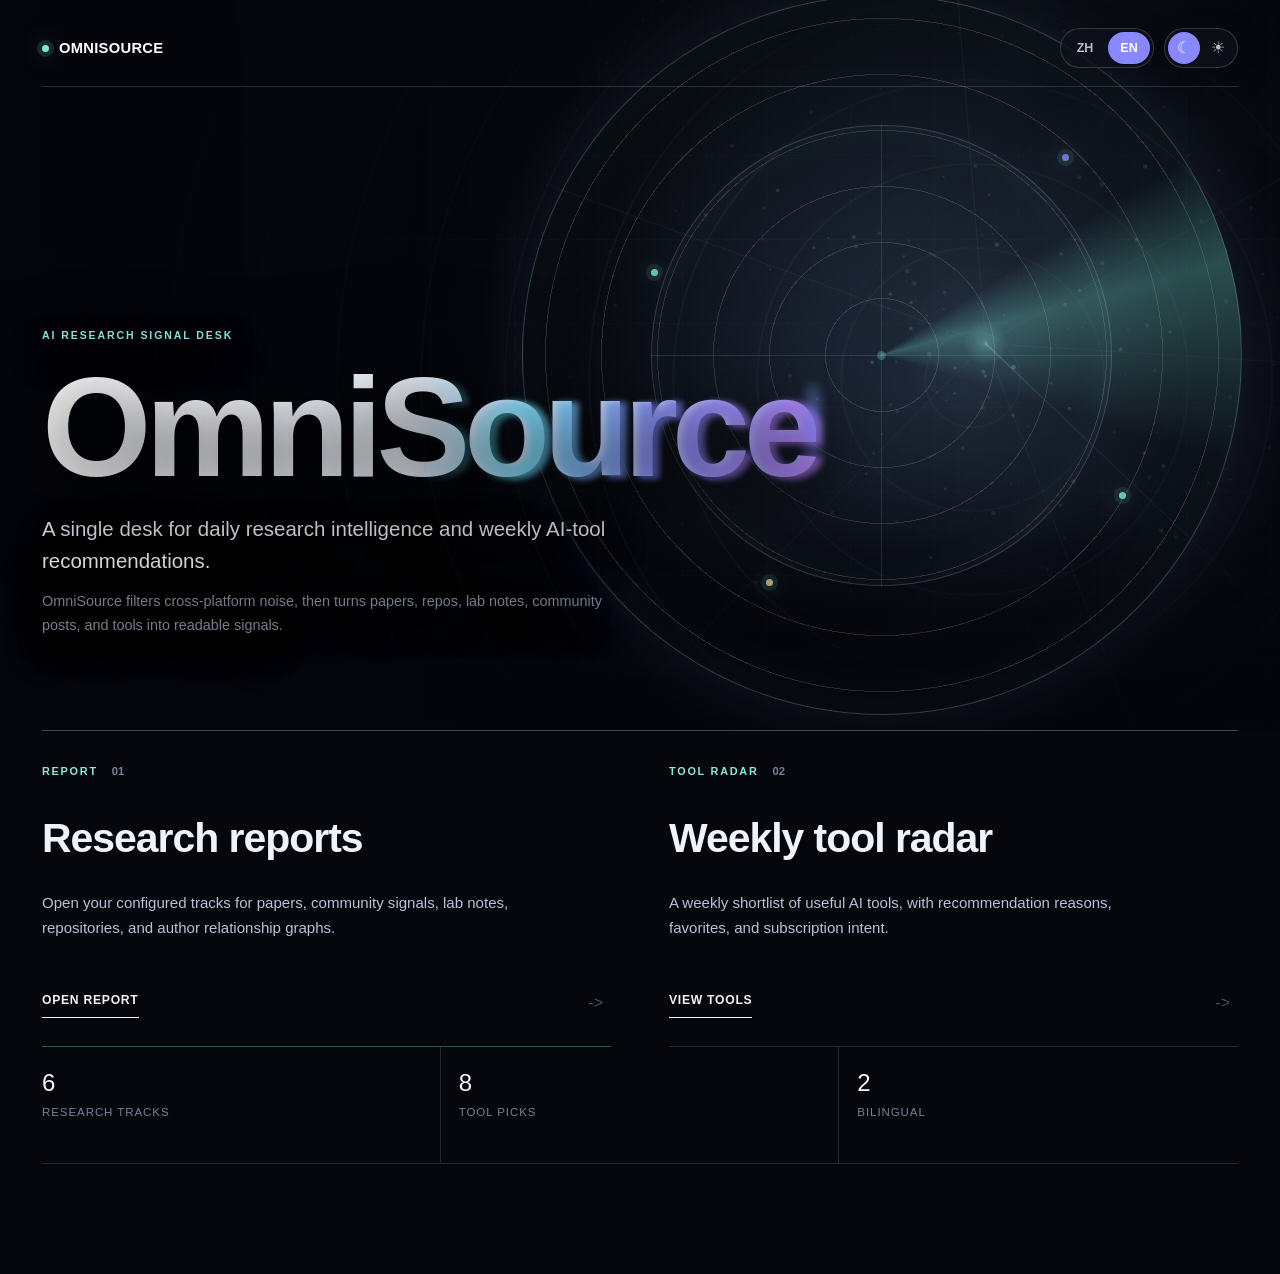
==== commit 3029e6e9: "deploy: lang-jiaqi/OmniSource@b9504dd580c6676960bb54119a81750aa18beeb0" ====
--- a/en/index.html
+++ b/en/index.html
@@ -192,7 +192,7 @@
   </section>
   <section class="metric-row" aria-label="OmniSource summary">
     <div class="metric"><strong>6</strong><span>research tracks</span></div>
-    <div class="metric"><strong>50</strong><span>tool picks</span></div>
+    <div class="metric"><strong>8</strong><span>tool picks</span></div>
     <div class="metric"><strong>2</strong><span>bilingual</span></div>
   </section>
 </main>
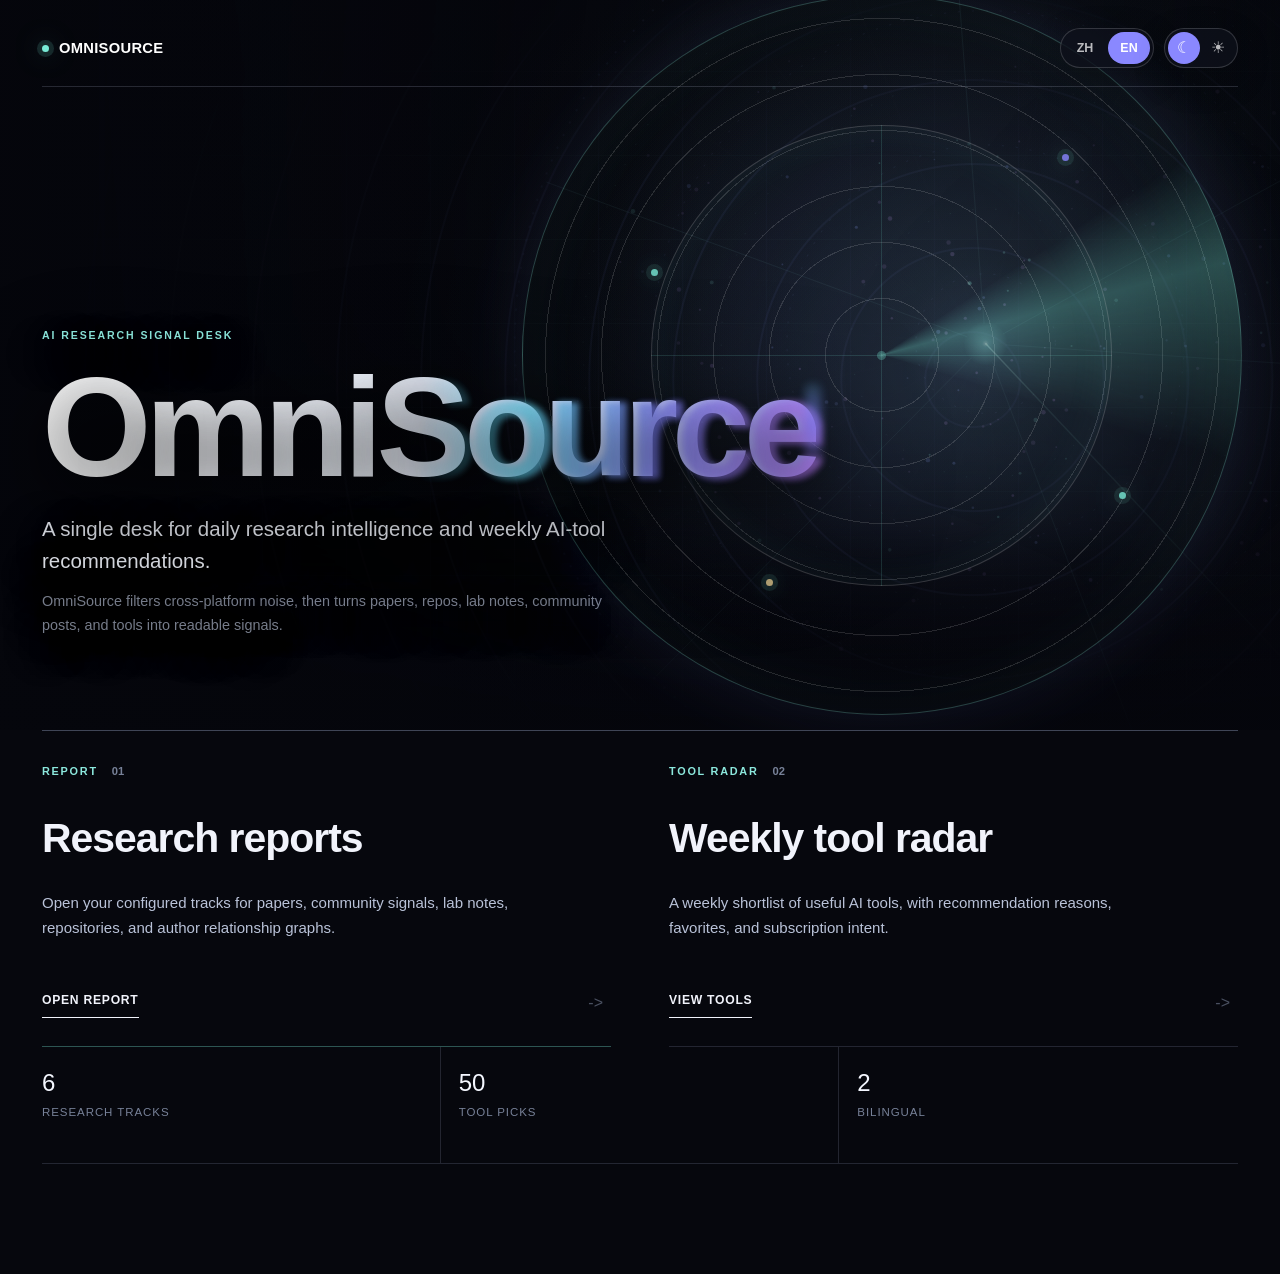
==== commit eb4fc9a1: "deploy: lang-jiaqi/OmniSource@0e63bdc453392672aee11ced6ce62181876dd89e" ====
--- a/en/index.html
+++ b/en/index.html
@@ -192,7 +192,7 @@
   </section>
   <section class="metric-row" aria-label="OmniSource summary">
     <div class="metric"><strong>6</strong><span>research tracks</span></div>
-    <div class="metric"><strong>8</strong><span>tool picks</span></div>
+    <div class="metric"><strong>50</strong><span>tool picks</span></div>
     <div class="metric"><strong>2</strong><span>bilingual</span></div>
   </section>
 </main>
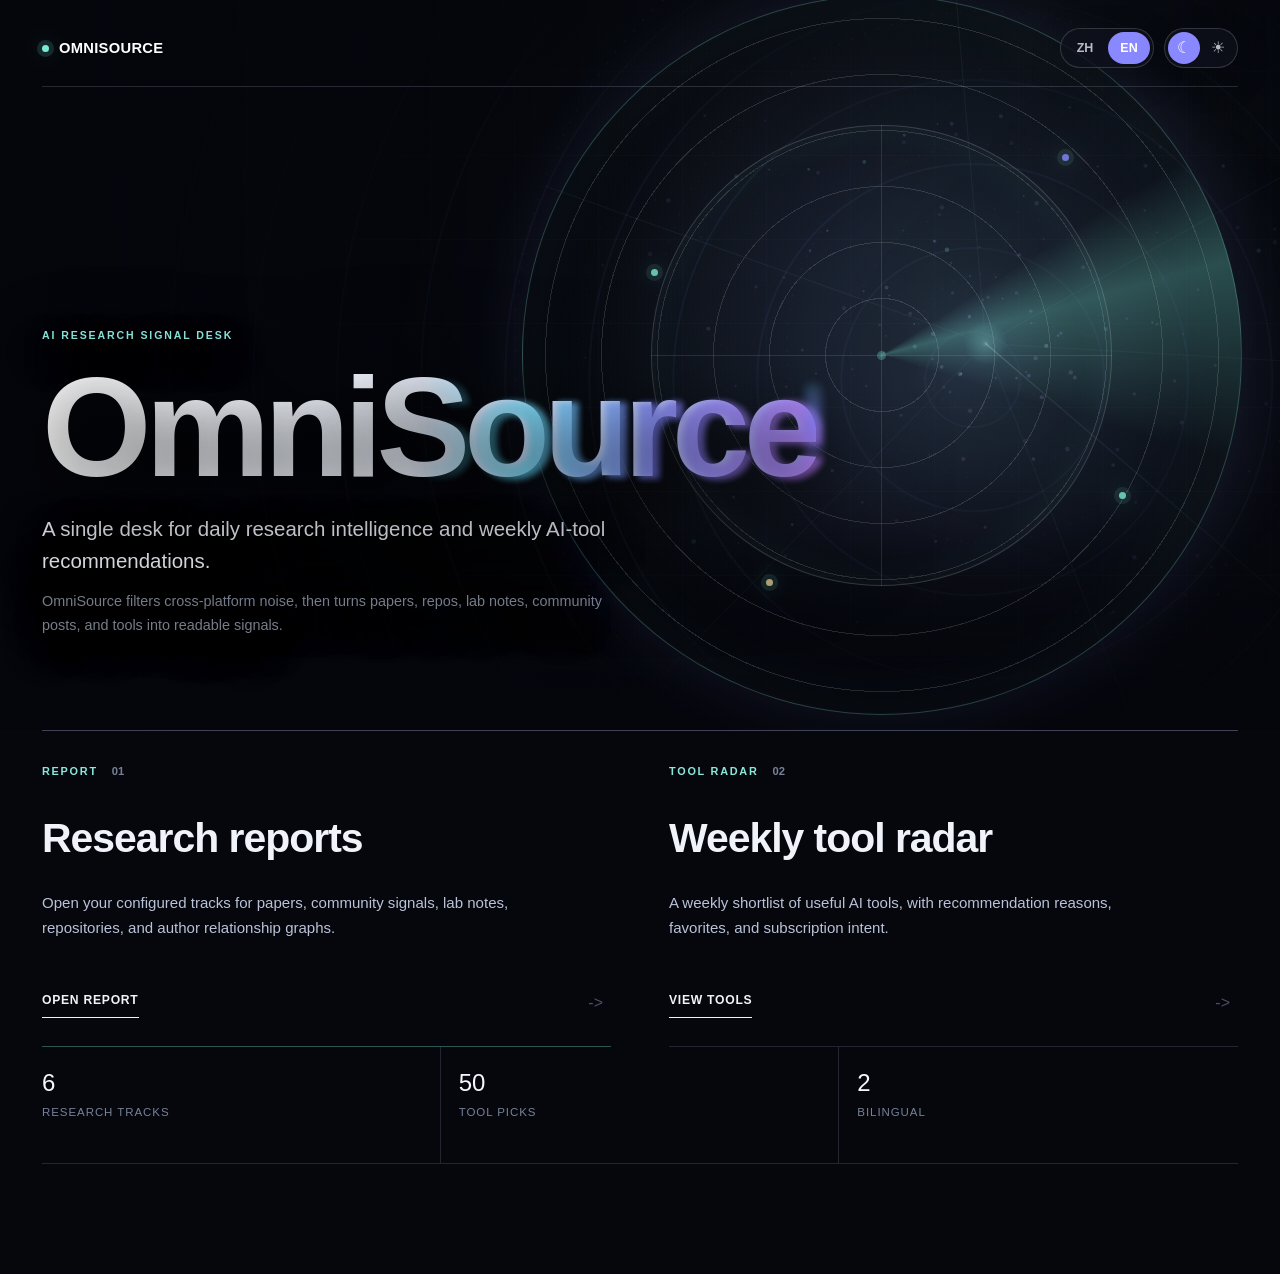
==== commit 9f64b602: "deploy: lang-jiaqi/OmniSource-workspace@b3518acb498c8406e6a716cb3d8d27cb5079d23a" ====
--- a/en/index.html
+++ b/en/index.html
@@ -1,7 +1,22 @@
 <!doctype html>
 <html lang="en"><head><meta charset="utf-8">
 <meta name="viewport" content="width=device-width, initial-scale=1">
-<title>OmniSource</title>
+<title>OmniSource — AI Research Intelligence and Tool Radar</title>
+<meta name="description" content="OmniSource filters cross-platform noise, then turns papers, repos, lab notes, community posts, and tools into readable signals.">
+<meta name="robots" content="index,follow,max-image-preview:large,max-snippet:-1,max-video-preview:-1">
+<link rel="canonical" href="https://lang-jiaqi.github.io/omnisource-site/en/">
+<link rel="alternate" hreflang="zh-CN" href="https://lang-jiaqi.github.io/omnisource-site/">
+<link rel="alternate" hreflang="en" href="https://lang-jiaqi.github.io/omnisource-site/en/">
+<link rel="alternate" hreflang="x-default" href="https://lang-jiaqi.github.io/omnisource-site/">
+<meta property="og:type" content="website">
+<meta property="og:site_name" content="OmniSource">
+<meta property="og:locale" content="en_US">
+<meta property="og:title" content="OmniSource — AI Research Intelligence and Tool Radar">
+<meta property="og:description" content="OmniSource filters cross-platform noise, then turns papers, repos, lab notes, community posts, and tools into readable signals.">
+<meta property="og:url" content="https://lang-jiaqi.github.io/omnisource-site/en/">
+<meta name="twitter:card" content="summary">
+<meta name="twitter:title" content="OmniSource — AI Research Intelligence and Tool Radar">
+<meta name="twitter:description" content="OmniSource filters cross-platform noise, then turns papers, repos, lab notes, community posts, and tools into readable signals.">
 <link rel="stylesheet" href="../theme.css">
 <script>
   (() => {
